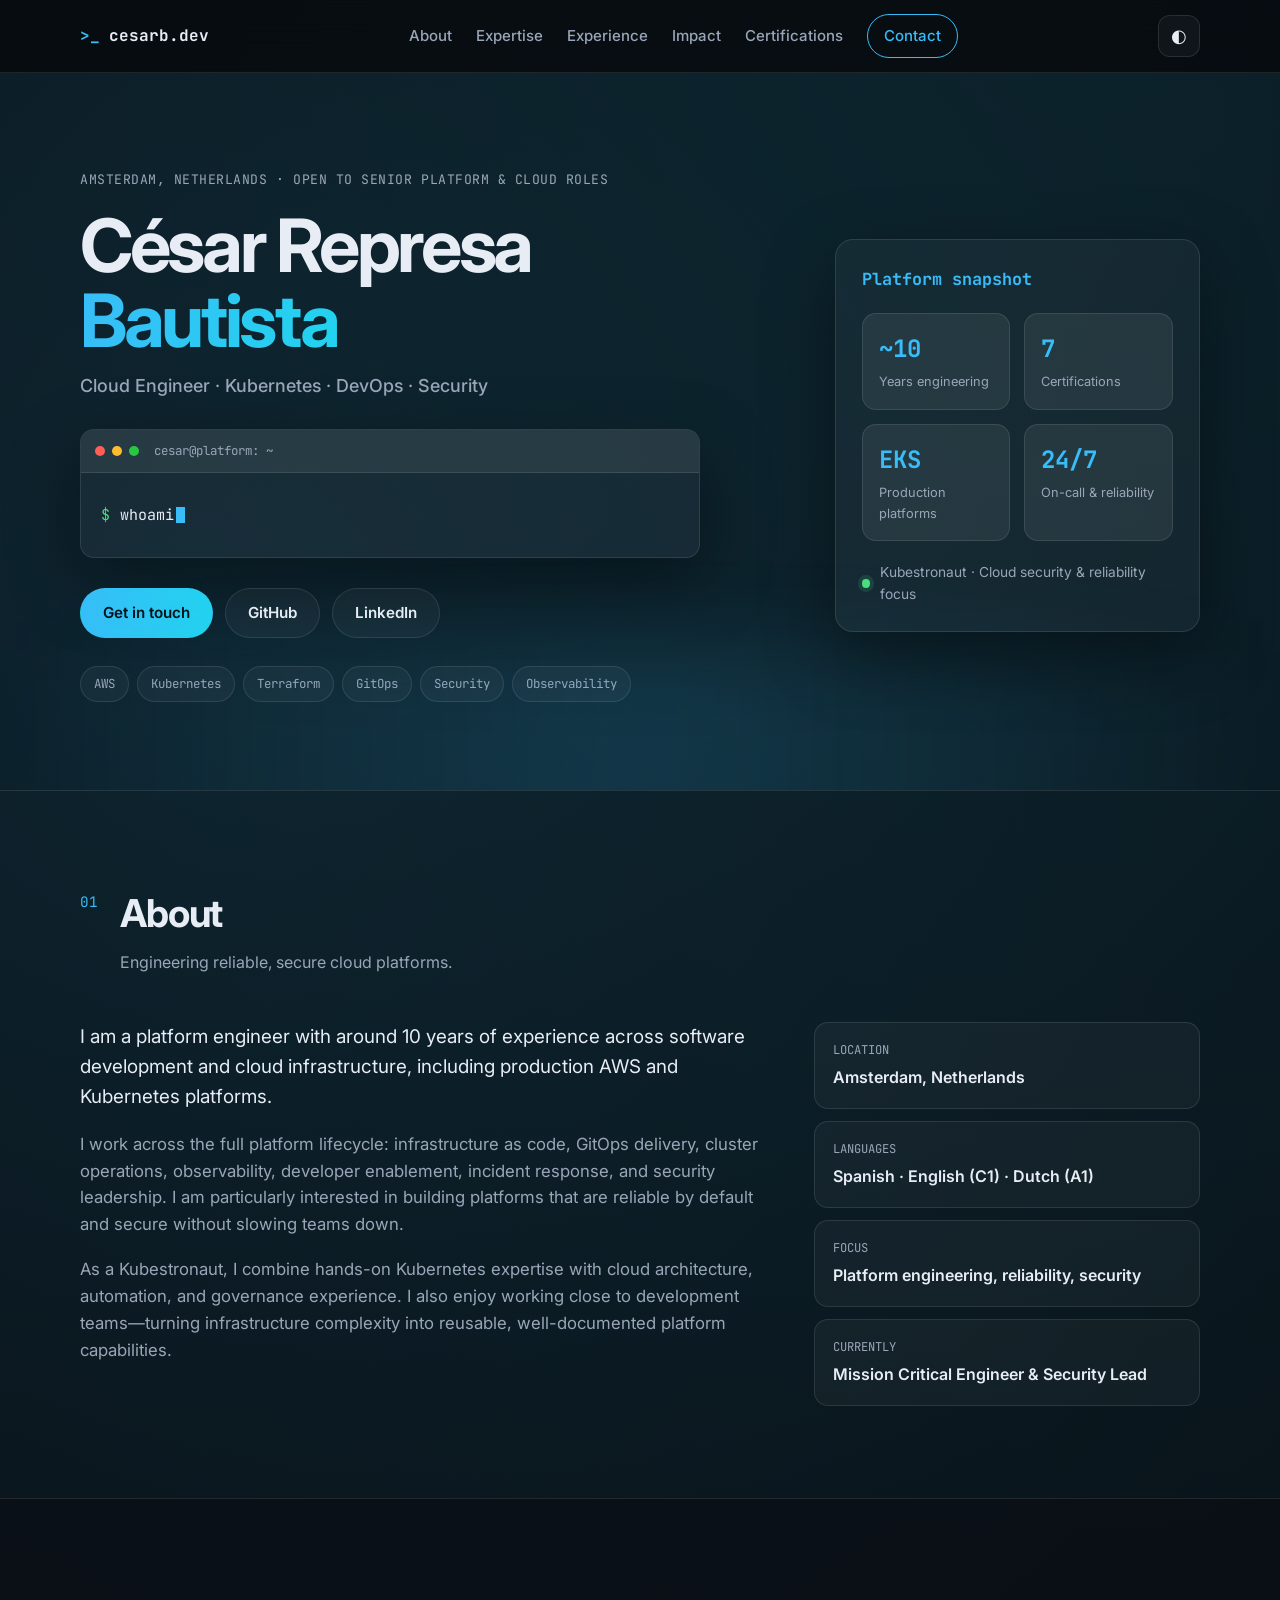
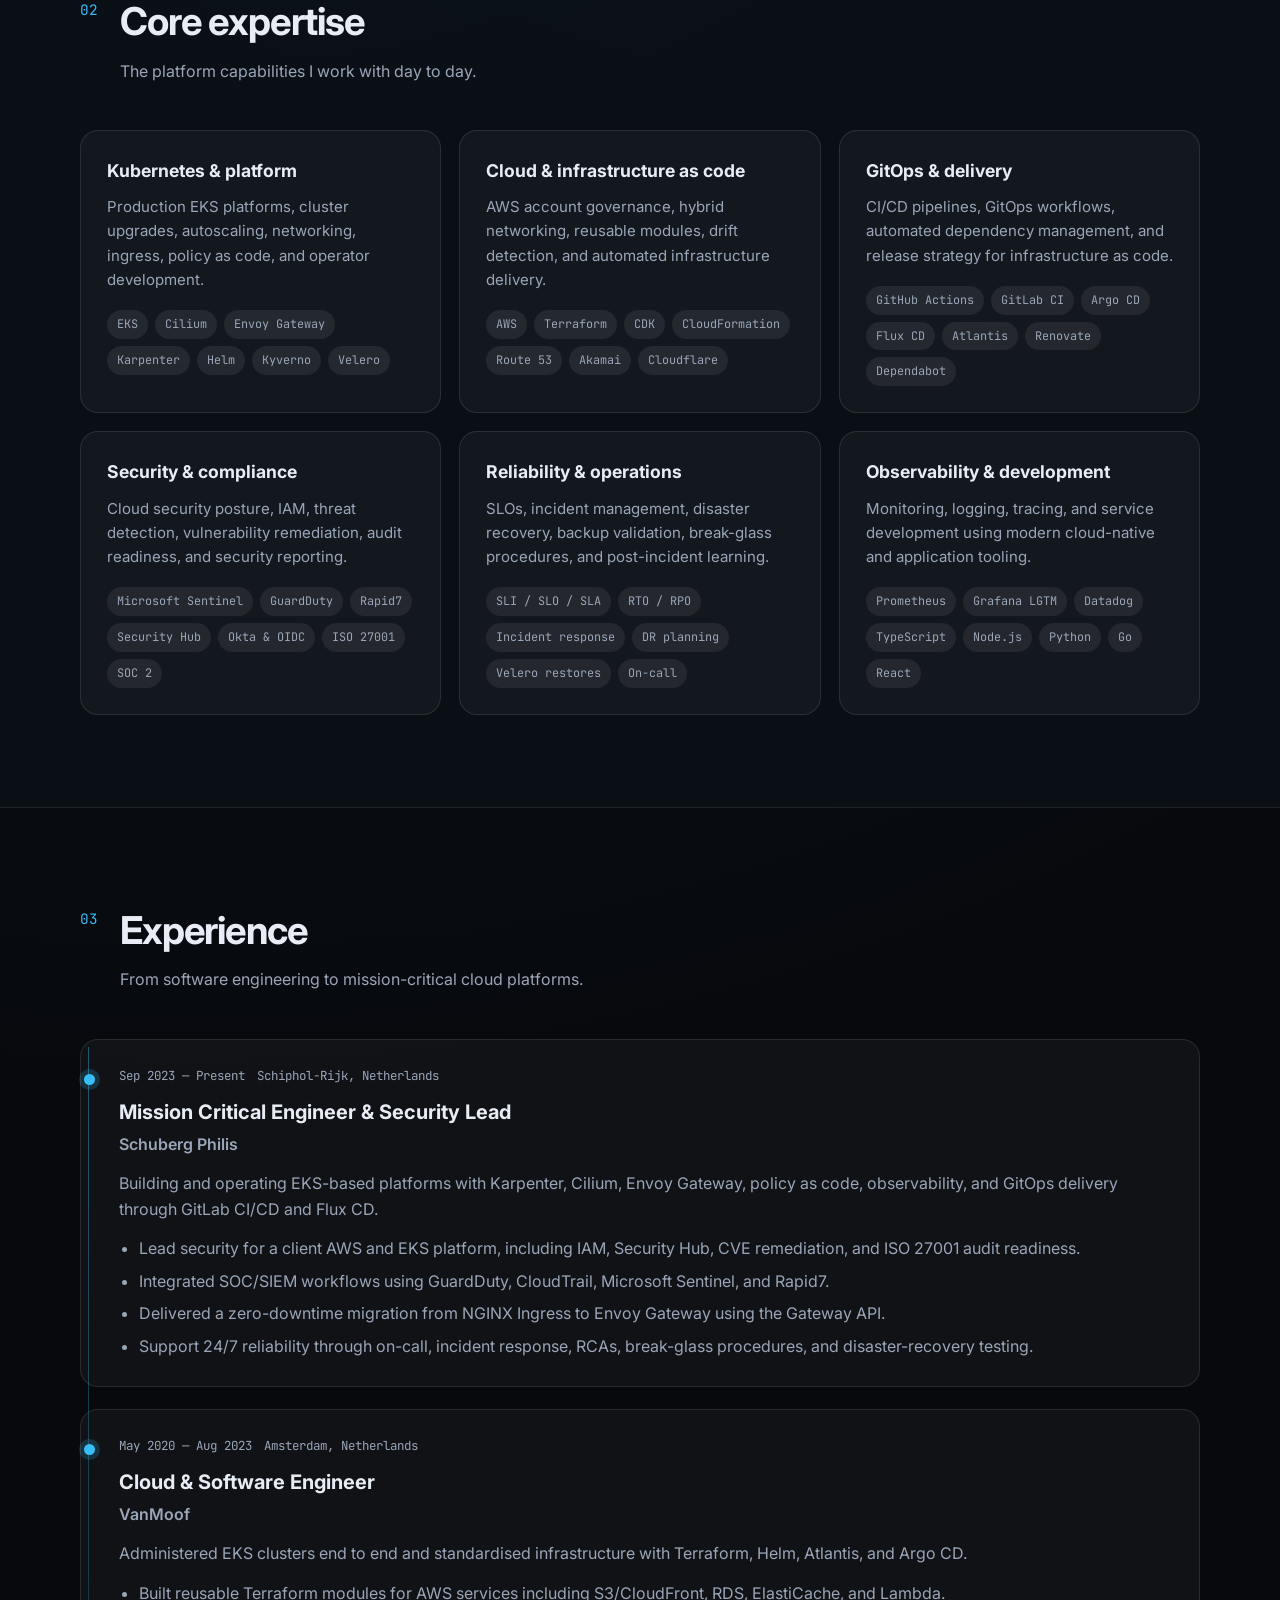
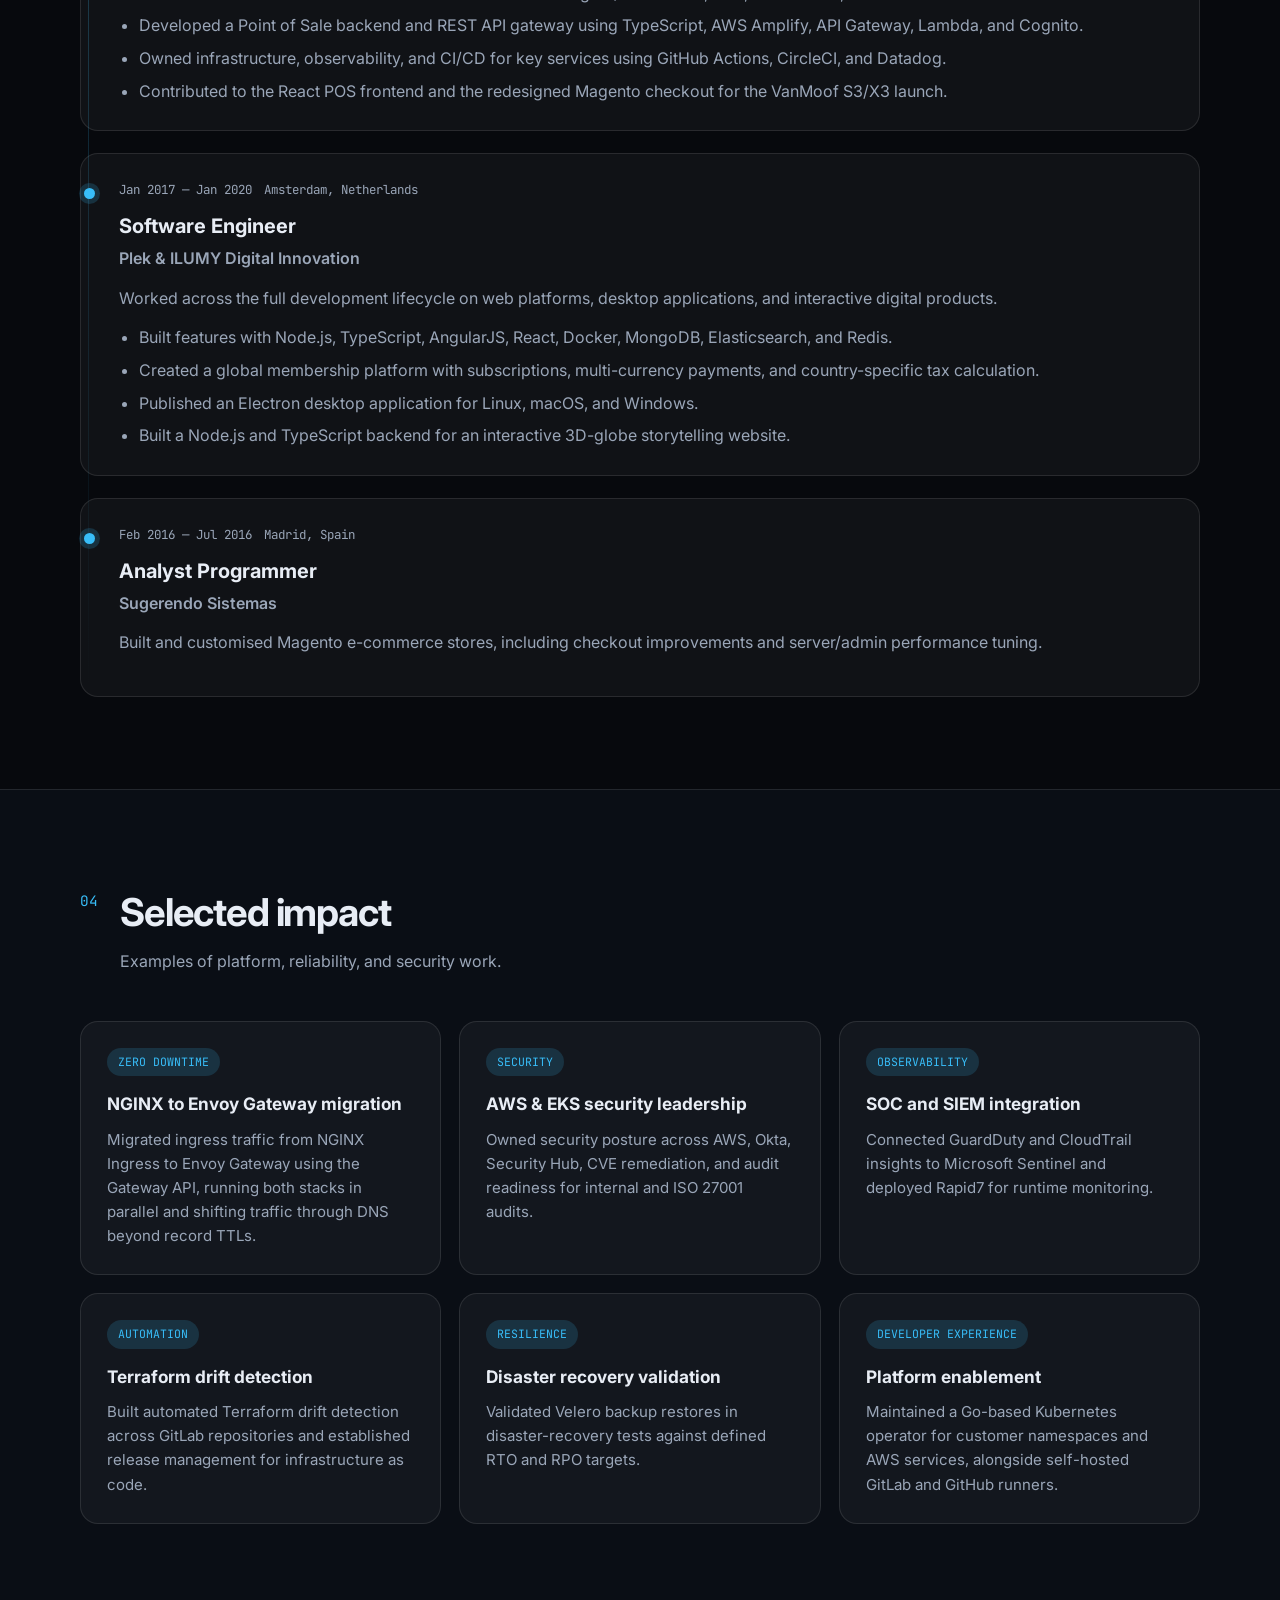
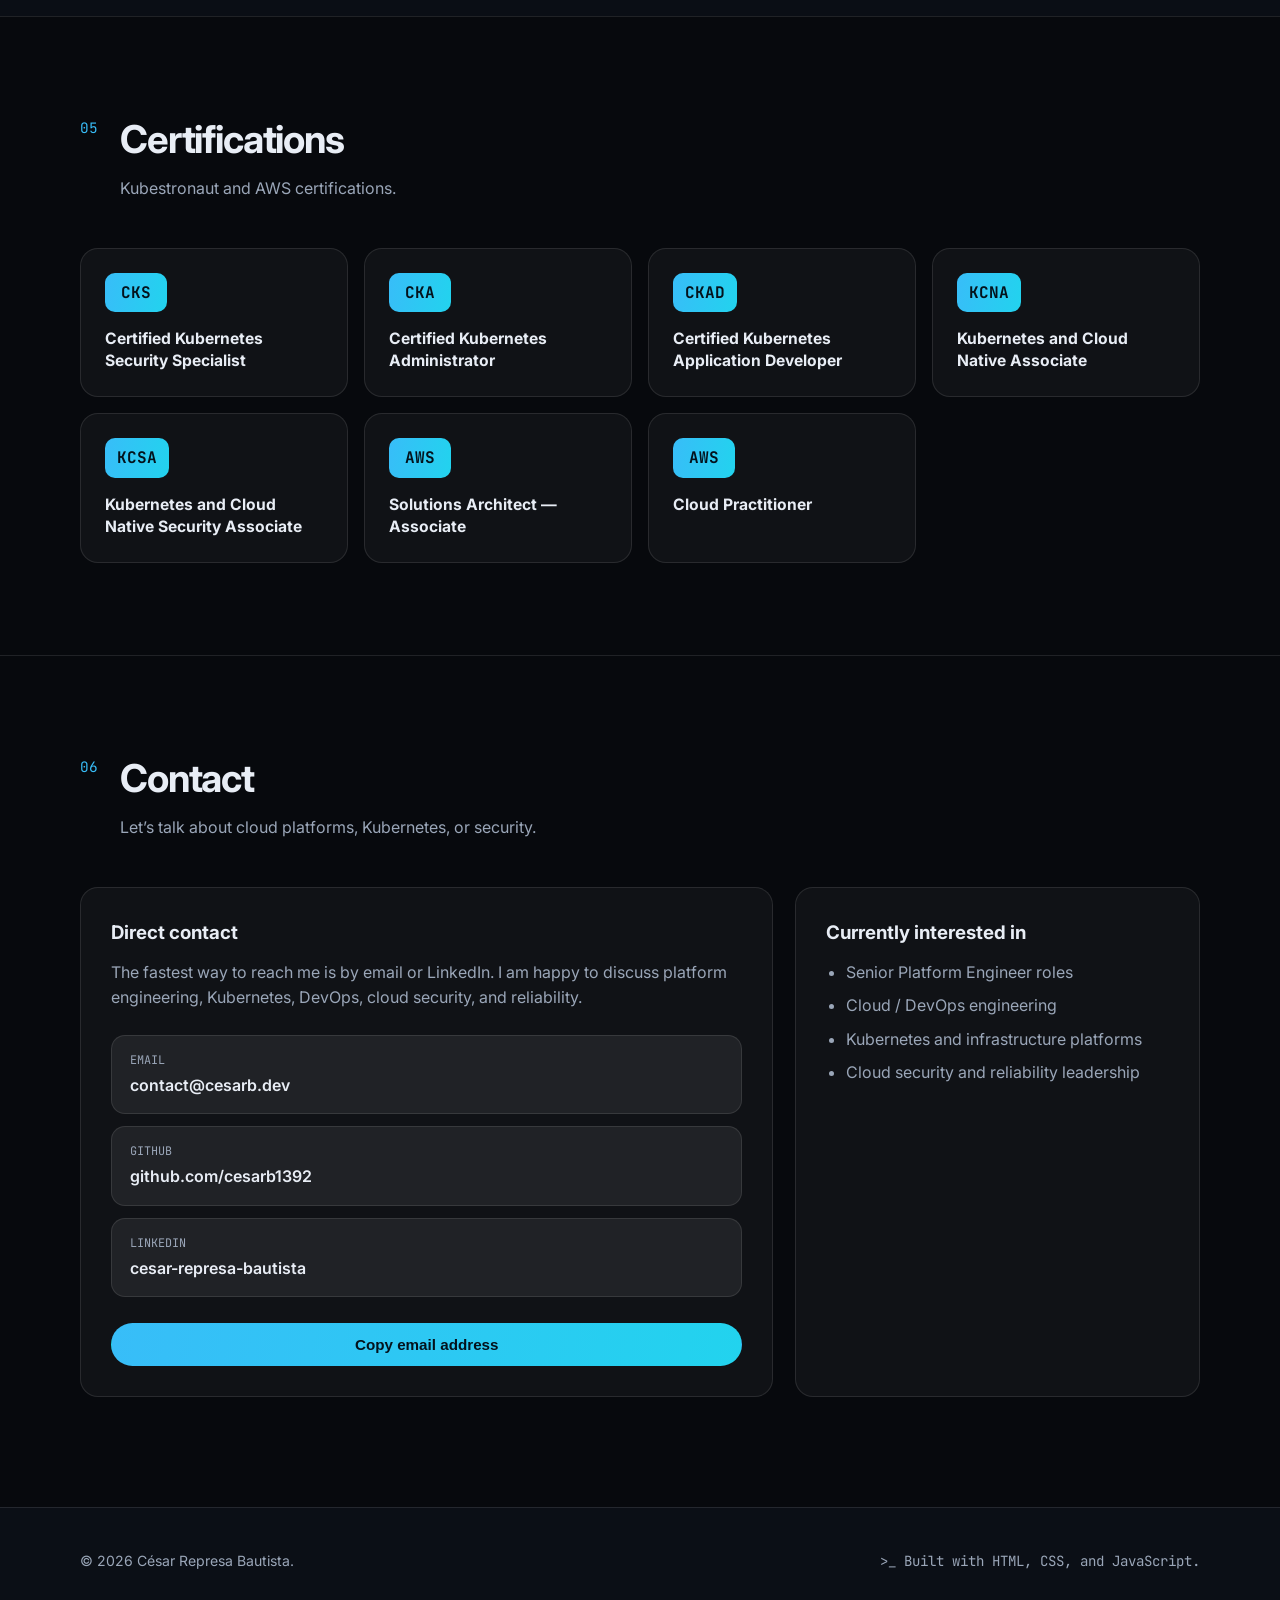
==== index.html @ d89cd2dd "Add files via upload" ====
<!DOCTYPE html>
<html lang="en">
<head>
  <meta charset="UTF-8" />
  <meta name="viewport" content="width=device-width, initial-scale=1.0" />
  <title>César Represa Bautista — Cloud Engineer · Kubernetes · DevOps · Security</title>
  <meta
    name="description"
    content="César Represa Bautista is a platform engineer specialising in AWS, Kubernetes, Terraform, GitOps, reliability, and cloud security."
  />
  <link rel="preconnect" href="https://fonts.googleapis.com" />
  <link rel="preconnect" href="https://fonts.gstatic.com" crossorigin />
  <link
    href="https://fonts.googleapis.com/css2?family=Inter:wght@400;500;600;700&family=JetBrains+Mono:wght@400;500;700&display=swap"
    rel="stylesheet"
  />
  <link rel="stylesheet" href="style.css" />
</head>
<body>
  <a class="skip-link" href="#main">Skip to content</a>

  <header class="site-header">
    <div class="container header-inner">
      <a href="#hero" class="brand">
        <span class="brand-prompt">&gt;_</span>
        cesarb.dev
      </a>

      <nav class="site-nav" id="site-nav" aria-label="Main navigation">
        <a href="#about">About</a>
        <a href="#expertise">Expertise</a>
        <a href="#experience">Experience</a>
        <a href="#achievements">Impact</a>
        <a href="#certifications">Certifications</a>
        <a href="#contact" class="nav-cta">Contact</a>
      </nav>

      <div class="header-actions">
        <button
          class="theme-toggle"
          id="theme-toggle"
          aria-label="Toggle dark and light theme"
          aria-pressed="true"
        >
          <span class="theme-icon" aria-hidden="true">◐</span>
        </button>

        <button
          class="menu-toggle"
          id="menu-toggle"
          aria-label="Toggle navigation menu"
          aria-expanded="false"
          aria-controls="site-nav"
        >
          <span></span>
          <span></span>
          <span></span>
        </button>
      </div>
    </div>
  </header>

  <main id="main">
    <section class="hero" id="hero">
      <div class="container hero-grid">
        <div class="hero-content">
          <p class="eyebrow">Amsterdam, Netherlands · Open to senior platform & cloud roles</p>

          <h1>
            César Represa<br />
            <span class="gradient-text">Bautista</span>
          </h1>

          <p class="hero-role">
            Cloud Engineer · Kubernetes · DevOps · Security
          </p>

          <div class="terminal" aria-label="Introduction">
            <div class="terminal-bar">
              <span></span><span></span><span></span>
              <span class="terminal-title">cesar@platform: ~</span>
            </div>
            <div class="terminal-body">
              <p>
                <span class="prompt">$</span>
                <span id="typed-text"></span><span class="cursor" aria-hidden="true"></span>
              </p>
            </div>
          </div>

          <div class="hero-actions">
            <a class="btn btn-primary" href="#contact">Get in touch</a>
            <a
              class="btn btn-ghost"
              href="https://github.com/cesarb1392"
              target="_blank"
              rel="noopener noreferrer"
            >
              GitHub
            </a>
            <a
              class="btn btn-ghost"
              href="https://www.linkedin.com/in/cesar-represa-bautista"
              target="_blank"
              rel="noopener noreferrer"
            >
              LinkedIn
            </a>
          </div>

          <ul class="hero-badges" aria-label="Core technologies">
            <li>AWS</li>
            <li>Kubernetes</li>
            <li>Terraform</li>
            <li>GitOps</li>
            <li>Security</li>
            <li>Observability</li>
          </ul>
        </div>

        <aside class="hero-panel" aria-label="Professional snapshot">
          <div class="panel-card">
            <h2>Platform snapshot</h2>

            <div class="stat-grid">
              <div class="stat">
                <span class="stat-value">~10</span>
                <span class="stat-label">Years engineering</span>
              </div>
              <div class="stat">
                <span class="stat-value">7</span>
                <span class="stat-label">Certifications</span>
              </div>
              <div class="stat">
                <span class="stat-value">EKS</span>
                <span class="stat-label">Production platforms</span>
              </div>
              <div class="stat">
                <span class="stat-value">24/7</span>
                <span class="stat-label">On-call & reliability</span>
              </div>
            </div>

            <div class="status-row">
              <span class="status-dot" aria-hidden="true"></span>
              <span>Kubestronaut · Cloud security & reliability focus</span>
            </div>
          </div>
        </aside>
      </div>
    </section>

    <section class="section" id="about">
      <div class="container">
        <div class="section-heading">
          <span class="section-index">01</span>
          <div>
            <h2>About</h2>
            <p>Engineering reliable, secure cloud platforms.</p>
          </div>
        </div>

        <div class="about-grid">
          <div class="about-text reveal">
            <p>
              I am a platform engineer with around 10 years of experience across software
              development and cloud infrastructure, including production AWS and Kubernetes
              platforms.
            </p>
            <p>
              I work across the full platform lifecycle: infrastructure as code, GitOps delivery,
              cluster operations, observability, developer enablement, incident response, and
              security leadership. I am particularly interested in building platforms that are
              reliable by default and secure without slowing teams down.
            </p>
            <p>
              As a Kubestronaut, I combine hands-on Kubernetes expertise with cloud architecture,
              automation, and governance experience. I also enjoy working close to development
              teams—turning infrastructure complexity into reusable, well-documented platform
              capabilities.
            </p>
          </div>

          <div class="about-facts reveal">
            <div class="fact">
              <span>Location</span>
              <strong>Amsterdam, Netherlands</strong>
            </div>
            <div class="fact">
              <span>Languages</span>
              <strong>Spanish · English (C1) · Dutch (A1)</strong>
            </div>
            <div class="fact">
              <span>Focus</span>
              <strong>Platform engineering, reliability, security</strong>
            </div>
            <div class="fact">
              <span>Currently</span>
              <strong>Mission Critical Engineer & Security Lead</strong>
            </div>
          </div>
        </div>
      </div>
    </section>

    <section class="section section-alt" id="expertise">
      <div class="container">
        <div class="section-heading">
          <span class="section-index">02</span>
          <div>
            <h2>Core expertise</h2>
            <p>The platform capabilities I work with day to day.</p>
          </div>
        </div>

        <div class="capability-grid">
          <article class="capability-card reveal">
            <h3>Kubernetes & platform</h3>
            <p>
              Production EKS platforms, cluster upgrades, autoscaling, networking, ingress,
              policy as code, and operator development.
            </p>
            <ul>
              <li>EKS</li>
              <li>Cilium</li>
              <li>Envoy Gateway</li>
              <li>Karpenter</li>
              <li>Helm</li>
              <li>Kyverno</li>
              <li>Velero</li>
            </ul>
          </article>

          <article class="capability-card reveal">
            <h3>Cloud & infrastructure as code</h3>
            <p>
              AWS account governance, hybrid networking, reusable modules, drift detection, and
              automated infrastructure delivery.
            </p>
            <ul>
              <li>AWS</li>
              <li>Terraform</li>
              <li>CDK</li>
              <li>CloudFormation</li>
              <li>Route 53</li>
              <li>Akamai</li>
              <li>Cloudflare</li>
            </ul>
          </article>

          <article class="capability-card reveal">
            <h3>GitOps & delivery</h3>
            <p>
              CI/CD pipelines, GitOps workflows, automated dependency management, and release
              strategy for infrastructure as code.
            </p>
            <ul>
              <li>GitHub Actions</li>
              <li>GitLab CI</li>
              <li>Argo CD</li>
              <li>Flux CD</li>
              <li>Atlantis</li>
              <li>Renovate</li>
              <li>Dependabot</li>
            </ul>
          </article>

          <article class="capability-card reveal">
            <h3>Security & compliance</h3>
            <p>
              Cloud security posture, IAM, threat detection, vulnerability remediation, audit
              readiness, and security reporting.
            </p>
            <ul>
              <li>Microsoft Sentinel</li>
              <li>GuardDuty</li>
              <li>Rapid7</li>
              <li>Security Hub</li>
              <li>Okta & OIDC</li>
              <li>ISO 27001</li>
              <li>SOC 2</li>
            </ul>
          </article>

          <article class="capability-card reveal">
            <h3>Reliability & operations</h3>
            <p>
              SLOs, incident management, disaster recovery, backup validation, break-glass
              procedures, and post-incident learning.
            </p>
            <ul>
              <li>SLI / SLO / SLA</li>
              <li>RTO / RPO</li>
              <li>Incident response</li>
              <li>DR planning</li>
              <li>Velero restores</li>
              <li>On-call</li>
            </ul>
          </article>

          <article class="capability-card reveal">
            <h3>Observability & development</h3>
            <p>
              Monitoring, logging, tracing, and service development using modern cloud-native and
              application tooling.
            </p>
            <ul>
              <li>Prometheus</li>
              <li>Grafana LGTM</li>
              <li>Datadog</li>
              <li>TypeScript</li>
              <li>Node.js</li>
              <li>Python</li>
              <li>Go</li>
              <li>React</li>
            </ul>
          </article>
        </div>
      </div>
    </section>

    <section class="section" id="experience">
      <div class="container">
        <div class="section-heading">
          <span class="section-index">03</span>
          <div>
            <h2>Experience</h2>
            <p>From software engineering to mission-critical cloud platforms.</p>
          </div>
        </div>

        <div class="timeline">
          <article class="timeline-item reveal">
            <div class="timeline-meta">
              <span class="timeline-date">Sep 2023 — Present</span>
              <span class="timeline-location">Schiphol-Rijk, Netherlands</span>
            </div>
            <h3>Mission Critical Engineer & Security Lead</h3>
            <p class="company">Schuberg Philis</p>
            <p>
              Building and operating EKS-based platforms with Karpenter, Cilium, Envoy Gateway,
              policy as code, observability, and GitOps delivery through GitLab CI/CD and Flux CD.
            </p>
            <ul>
              <li>
                Lead security for a client AWS and EKS platform, including IAM, Security Hub,
                CVE remediation, and ISO 27001 audit readiness.
              </li>
              <li>
                Integrated SOC/SIEM workflows using GuardDuty, CloudTrail, Microsoft Sentinel, and
                Rapid7.
              </li>
              <li>
                Delivered a zero-downtime migration from NGINX Ingress to Envoy Gateway using the
                Gateway API.
              </li>
              <li>
                Support 24/7 reliability through on-call, incident response, RCAs, break-glass
                procedures, and disaster-recovery testing.
              </li>
            </ul>
          </article>

          <article class="timeline-item reveal">
            <div class="timeline-meta">
              <span class="timeline-date">May 2020 — Aug 2023</span>
              <span class="timeline-location">Amsterdam, Netherlands</span>
            </div>
            <h3>Cloud & Software Engineer</h3>
            <p class="company">VanMoof</p>
            <p>
              Administered EKS clusters end to end and standardised infrastructure with Terraform,
              Helm, Atlantis, and Argo CD.
            </p>
            <ul>
              <li>
                Built reusable Terraform modules for AWS services including S3/CloudFront, RDS,
                ElastiCache, and Lambda.
              </li>
              <li>
                Developed a Point of Sale backend and REST API gateway using TypeScript, AWS
                Amplify, API Gateway, Lambda, and Cognito.
              </li>
              <li>
                Owned infrastructure, observability, and CI/CD for key services using GitHub
                Actions, CircleCI, and Datadog.
              </li>
              <li>
                Contributed to the React POS frontend and the redesigned Magento checkout for the
                VanMoof S3/X3 launch.
              </li>
            </ul>
          </article>

          <article class="timeline-item reveal">
            <div class="timeline-meta">
              <span class="timeline-date">Jan 2017 — Jan 2020</span>
              <span class="timeline-location">Amsterdam, Netherlands</span>
            </div>
            <h3>Software Engineer</h3>
            <p class="company">Plek & ILUMY Digital Innovation</p>
            <p>
              Worked across the full development lifecycle on web platforms, desktop applications,
              and interactive digital products.
            </p>
            <ul>
              <li>
                Built features with Node.js, TypeScript, AngularJS, React, Docker, MongoDB,
                Elasticsearch, and Redis.
              </li>
              <li>
                Created a global membership platform with subscriptions, multi-currency payments,
                and country-specific tax calculation.
              </li>
              <li>
                Published an Electron desktop application for Linux, macOS, and Windows.
              </li>
              <li>
                Built a Node.js and TypeScript backend for an interactive 3D-globe storytelling
                website.
              </li>
            </ul>
          </article>

          <article class="timeline-item reveal">
            <div class="timeline-meta">
              <span class="timeline-date">Feb 2016 — Jul 2016</span>
              <span class="timeline-location">Madrid, Spain</span>
            </div>
            <h3>Analyst Programmer</h3>
            <p class="company">Sugerendo Sistemas</p>
            <p>
              Built and customised Magento e-commerce stores, including checkout improvements and
              server/admin performance tuning.
            </p>
          </article>
        </div>
      </div>
    </section>

    <section class="section section-alt" id="achievements">
      <div class="container">
        <div class="section-heading">
          <span class="section-index">04</span>
          <div>
            <h2>Selected impact</h2>
            <p>Examples of platform, reliability, and security work.</p>
          </div>
        </div>

        <div class="impact-grid">
          <article class="impact-card reveal">
            <span class="impact-tag">Zero downtime</span>
            <h3>NGINX to Envoy Gateway migration</h3>
            <p>
              Migrated ingress traffic from NGINX Ingress to Envoy Gateway using the Gateway API,
              running both stacks in parallel and shifting traffic through DNS beyond record TTLs.
            </p>
          </article>

          <article class="impact-card reveal">
            <span class="impact-tag">Security</span>
            <h3>AWS & EKS security leadership</h3>
            <p>
              Owned security posture across AWS, Okta, Security Hub, CVE remediation, and audit
              readiness for internal and ISO 27001 audits.
            </p>
          </article>

          <article class="impact-card reveal">
            <span class="impact-tag">Observability</span>
            <h3>SOC and SIEM integration</h3>
            <p>
              Connected GuardDuty and CloudTrail insights to Microsoft Sentinel and deployed
              Rapid7 for runtime monitoring.
            </p>
          </article>

          <article class="impact-card reveal">
            <span class="impact-tag">Automation</span>
            <h3>Terraform drift detection</h3>
            <p>
              Built automated Terraform drift detection across GitLab repositories and established
              release management for infrastructure as code.
            </p>
          </article>

          <article class="impact-card reveal">
            <span class="impact-tag">Resilience</span>
            <h3>Disaster recovery validation</h3>
            <p>
              Validated Velero backup restores in disaster-recovery tests against defined RTO and
              RPO targets.
            </p>
          </article>

          <article class="impact-card reveal">
            <span class="impact-tag">Developer experience</span>
            <h3>Platform enablement</h3>
            <p>
              Maintained a Go-based Kubernetes operator for customer namespaces and AWS services,
              alongside self-hosted GitLab and GitHub runners.
            </p>
          </article>
        </div>
      </div>
    </section>

    <section class="section" id="certifications">
      <div class="container">
        <div class="section-heading">
          <span class="section-index">05</span>
          <div>
            <h2>Certifications</h2>
            <p>Kubestronaut and AWS certifications.</p>
          </div>
        </div>

        <div class="cert-grid">
          <div class="cert-card reveal">
            <span class="cert-badge">CKS</span>
            <h3>Certified Kubernetes Security Specialist</h3>
          </div>
          <div class="cert-card reveal">
            <span class="cert-badge">CKA</span>
            <h3>Certified Kubernetes Administrator</h3>
          </div>
          <div class="cert-card reveal">
            <span class="cert-badge">CKAD</span>
            <h3>Certified Kubernetes Application Developer</h3>
          </div>
          <div class="cert-card reveal">
            <span class="cert-badge">KCNA</span>
            <h3>Kubernetes and Cloud Native Associate</h3>
          </div>
          <div class="cert-card reveal">
            <span class="cert-badge">KCSA</span>
            <h3>Kubernetes and Cloud Native Security Associate</h3>
          </div>
          <div class="cert-card reveal">
            <span class="cert-badge">AWS</span>
            <h3>Solutions Architect — Associate</h3>
          </div>
          <div class="cert-card reveal">
            <span class="cert-badge">AWS</span>
            <h3>Cloud Practitioner</h3>
          </div>
        </div>
      </div>
    </section>

    <section class="section contact-section" id="contact">
      <div class="container">
        <div class="section-heading">
          <span class="section-index">06</span>
          <div>
            <h2>Contact</h2>
            <p>Let’s talk about cloud platforms, Kubernetes, or security.</p>
          </div>
        </div>

        <div class="contact-grid">
          <div class="contact-card reveal">
            <h3>Direct contact</h3>
            <p>
              The fastest way to reach me is by email or LinkedIn. I am happy to discuss platform
              engineering, Kubernetes, DevOps, cloud security, and reliability.
            </p>

            <a class="contact-link" href="mailto:contact@cesarb.dev">
              <span>Email</span>
              <strong>contact@cesarb.dev</strong>
            </a>

            <a
              class="contact-link"
              href="https://github.com/cesarb1392"
              target="_blank"
              rel="noopener noreferrer"
            >
              <span>GitHub</span>
              <strong>github.com/cesarb1392</strong>
            </a>

            <a
              class="contact-link"
              href="https://www.linkedin.com/in/cesar-represa-bautista"
              target="_blank"
              rel="noopener noreferrer"
            >
              <span>LinkedIn</span>
              <strong>cesar-represa-bautista</strong>
            </a>

            <button class="btn btn-primary copy-email" data-email="contact@cesarb.dev">
              Copy email address
            </button>
          </div>

          <div class="contact-note reveal">
            <h3>Currently interested in</h3>
            <ul>
              <li>Senior Platform Engineer roles</li>
              <li>Cloud / DevOps engineering</li>
              <li>Kubernetes and infrastructure platforms</li>
              <li>Cloud security and reliability leadership</li>
            </ul>
          </div>
        </div>
      </div>
    </section>
  </main>

  <footer class="site-footer">
    <div class="container footer-inner">
      <p>© <span id="year"></span> César Represa Bautista.</p>
      <p class="footer-terminal">&gt;_ Built with HTML, CSS, and JavaScript.</p>
    </div>
  </footer>

  <script src="script.js"></script>
</body>
</html>
---- style.css ----
:root {
  --bg: #07090d;
  --bg-alt: #0b0f16;
  --surface: rgba(255, 255, 255, 0.04);
  --surface-strong: rgba(255, 255, 255, 0.07);
  --border: rgba(255, 255, 255, 0.1);
  --text: #e8edf5;
  --muted: #9aa6b8;
  --accent: #38bdf8;
  --accent-2: #22d3ee;
  --success: #4ade80;
  --shadow: 0 24px 70px rgba(0, 0, 0, 0.38);
  --radius: 18px;
  --font-sans: "Inter", system-ui, -apple-system, BlinkMacSystemFont, sans-serif;
  --font-mono: "JetBrains Mono", ui-monospace, SFMono-Regular, Menlo, monospace;
}

html.light {
  --bg: #f6f8fb;
  --bg-alt: #ffffff;
  --surface: #ffffff;
  --surface-strong: #f0f4f9;
  --border: #dbe3ec;
  --text: #101828;
  --muted: #5b6675;
  --accent: #0284c7;
  --accent-2: #0891b2;
  --success: #16a34a;
  --shadow: 0 20px 50px rgba(15, 23, 42, 0.08);
}

* {
  box-sizing: border-box;
}

html {
  scroll-behavior: smooth;
}

body {
  margin: 0;
  background:
    radial-gradient(circle at 15% 10%, rgba(56, 189, 248, 0.12), transparent 35%),
    radial-gradient(circle at 85% 0%, rgba(34, 211, 238, 0.08), transparent 30%),
    var(--bg);
  color: var(--text);
  font-family: var(--font-sans);
  line-height: 1.6;
  -webkit-font-smoothing: antialiased;
}

html.light body {
  background:
    radial-gradient(circle at 15% 10%, rgba(2, 132, 199, 0.07), transparent 35%),
    radial-gradient(circle at 85% 0%, rgba(8, 145, 178, 0.05), transparent 30%),
    var(--bg);
}

.container {
  width: min(1120px, calc(100% - 40px));
  margin-inline: auto;
}

.skip-link {
  position: absolute;
  left: -9999px;
  z-index: 100;
  padding: 12px 18px;
  background: var(--accent);
  color: #04121c;
  border-radius: 8px;
}

.skip-link:focus {
  left: 20px;
  top: 20px;
}

/* Header */

.site-header {
  position: sticky;
  top: 0;
  z-index: 50;
  backdrop-filter: blur(16px);
  background: color-mix(in srgb, var(--bg) 82%, transparent);
  border-bottom: 1px solid var(--border);
}

.header-inner {
  display: flex;
  align-items: center;
  justify-content: space-between;
  gap: 20px;
  min-height: 72px;
}

.brand {
  display: inline-flex;
  align-items: center;
  gap: 9px;
  color: var(--text);
  font-family: var(--font-mono);
  font-weight: 700;
  text-decoration: none;
}

.brand-prompt {
  color: var(--accent);
}

.site-nav {
  display: flex;
  align-items: center;
  gap: 24px;
}

.site-nav a {
  color: var(--muted);
  text-decoration: none;
  font-size: 0.94rem;
  font-weight: 500;
  transition: color 0.2s ease;
}

.site-nav a:hover,
.site-nav a:focus-visible {
  color: var(--text);
}

.nav-cta {
  padding: 9px 16px;
  border: 1px solid var(--accent);
  border-radius: 999px;
  color: var(--accent) !important;
}

.header-actions {
  display: flex;
  align-items: center;
  gap: 10px;
}

.theme-toggle,
.menu-toggle {
  display: inline-flex;
  align-items: center;
  justify-content: center;
  width: 42px;
  height: 42px;
  border: 1px solid var(--border);
  border-radius: 12px;
  background: var(--surface);
  color: var(--text);
  cursor: pointer;
  transition: border-color 0.2s ease, transform 0.2s ease;
}

.theme-toggle:hover,
.menu-toggle:hover {
  border-color: var(--accent);
  transform: translateY(-1px);
}

.theme-icon {
  font-size: 1.1rem;
}

.menu-toggle {
  display: none;
  flex-direction: column;
  gap: 5px;
}

.menu-toggle span {
  display: block;
  width: 18px;
  height: 2px;
  background: currentColor;
  border-radius: 2px;
}

/* Hero */

.hero {
  position: relative;
  padding: 96px 0 88px;
  overflow: hidden;
}

.hero::after {
  content: "";
  position: absolute;
  inset: auto 0 -180px 0;
  height: 320px;
  background: linear-gradient(90deg, transparent, rgba(56, 189, 248, 0.14), transparent);
  filter: blur(45px);
  pointer-events: none;
}

.hero-grid {
  display: grid;
  grid-template-columns: minmax(0, 1.45fr) minmax(280px, 0.75fr);
  gap: 48px;
  align-items: center;
}

.eyebrow {
  margin: 0 0 18px;
  color: var(--muted);
  font-family: var(--font-mono);
  font-size: 0.82rem;
  letter-spacing: 0.04em;
  text-transform: uppercase;
}

h1 {
  margin: 0 0 14px;
  font-size: clamp(2.7rem, 6vw, 4.6rem);
  line-height: 1.02;
  letter-spacing: -0.045em;
}

.gradient-text {
  background: linear-gradient(100deg, var(--accent), var(--accent-2));
  -webkit-background-clip: text;
  background-clip: text;
  color: transparent;
}

.hero-role {
  margin: 0 0 28px;
  color: var(--muted);
  font-size: 1.12rem;
  font-weight: 500;
}

.terminal {
  max-width: 620px;
  margin-bottom: 30px;
  overflow: hidden;
  border: 1px solid var(--border);
  border-radius: 14px;
  background: var(--surface);
  box-shadow: var(--shadow);
}

.terminal-bar {
  display: flex;
  align-items: center;
  gap: 7px;
  padding: 11px 14px;
  border-bottom: 1px solid var(--border);
  background: var(--surface-strong);
}

.terminal-bar span:first-child,
.terminal-bar span:nth-child(2),
.terminal-bar span:nth-child(3) {
  width: 10px;
  height: 10px;
  border-radius: 50%;
  background: #ff5f57;
}

.terminal-bar span:nth-child(2) {
  background: #febc2e;
}

.terminal-bar span:nth-child(3) {
  background: #28c840;
}

.terminal-title {
  margin-left: 8px;
  color: var(--muted);
  font-family: var(--font-mono);
  font-size: 0.78rem;
}

.terminal-body {
  display: flex;
  align-items: center;
  min-height: 84px;
  padding: 20px;
  font-family: var(--font-mono);
  font-size: 0.94rem;
}

.terminal-body p {
  display: flex;
  align-items: center;
  margin: 0;
  width: 100%;
  white-space: normal;
  word-break: break-word;
}

.prompt {
  flex-shrink: 0;
  margin-right: 10px;
  color: var(--success);
}

.cursor {
  display: inline-block;
  width: 9px;
  height: 1.05em;
  margin-left: 2px;
  background: var(--accent);
  animation: blink 1s steps(2, start) infinite;
}

@keyframes blink {
  to {
    visibility: hidden;
  }
}

.hero-actions {
  display: flex;
  flex-wrap: wrap;
  gap: 12px;
  margin-bottom: 28px;
}

.btn {
  display: inline-flex;
  align-items: center;
  justify-content: center;
  padding: 12px 22px;
  border-radius: 999px;
  border: 1px solid transparent;
  font-weight: 600;
  font-size: 0.95rem;
  text-decoration: none;
  cursor: pointer;
  transition: transform 0.2s ease, border-color 0.2s ease, background 0.2s ease;
}

.btn:hover {
  transform: translateY(-2px);
}

.btn-primary {
  background: linear-gradient(100deg, var(--accent), var(--accent-2));
  color: #04121c;
}

.btn-ghost {
  border-color: var(--border);
  background: var(--surface);
  color: var(--text);
}

.btn-ghost:hover {
  border-color: var(--accent);
}

.hero-badges {
  display: flex;
  flex-wrap: wrap;
  gap: 8px;
  margin: 0;
  padding: 0;
  list-style: none;
}

.hero-badges li {
  padding: 7px 13px;
  border: 1px solid var(--border);
  border-radius: 999px;
  background: var(--surface);
  color: var(--muted);
  font-family: var(--font-mono);
  font-size: 0.78rem;
}

.hero-panel {
  position: relative;
  z-index: 1;
}

.panel-card {
  padding: 26px;
  border: 1px solid var(--border);
  border-radius: var(--radius);
  background: var(--surface);
  box-shadow: var(--shadow);
}

.panel-card h2 {
  margin: 0 0 20px;
  font-size: 1.05rem;
  font-family: var(--font-mono);
  color: var(--accent);
}

.stat-grid {
  display: grid;
  grid-template-columns: repeat(2, minmax(0, 1fr));
  gap: 14px;
}

.stat {
  padding: 16px;
  border: 1px solid var(--border);
  border-radius: 14px;
  background: var(--surface-strong);
}

.stat-value {
  display: block;
  color: var(--accent);
  font-family: var(--font-mono);
  font-size: 1.5rem;
  font-weight: 700;
}

.stat-label {
  display: block;
  margin-top: 4px;
  color: var(--muted);
  font-size: 0.8rem;
}

.status-row {
  display: flex;
  align-items: center;
  gap: 10px;
  margin-top: 20px;
  color: var(--muted);
  font-size: 0.86rem;
}

.status-dot {
  width: 9px;
  height: 9px;
  border-radius: 50%;
  background: var(--success);
  box-shadow: 0 0 0 4px rgba(74, 222, 128, 0.14);
}

/* Sections */

.section {
  padding: 92px 0;
  border-top: 1px solid var(--border);
}

.section-alt {
  background: color-mix(in srgb, var(--bg-alt) 88%, transparent);
}

.section-heading {
  display: flex;
  gap: 22px;
  align-items: flex-start;
  margin-bottom: 46px;
}

.section-index {
  color: var(--accent);
  font-family: var(--font-mono);
  font-size: 0.9rem;
  padding-top: 7px;
}

.section-heading h2 {
  margin: 0 0 6px;
  font-size: clamp(1.8rem, 3.4vw, 2.4rem);
  letter-spacing: -0.03em;
}

.section-heading p {
  margin: 0;
  color: var(--muted);
}

/* About */

.about-grid {
  display: grid;
  grid-template-columns: minmax(0, 1.35fr) minmax(280px, 0.75fr);
  gap: 40px;
}

.about-text p {
  margin: 0 0 18px;
  color: var(--muted);
  font-size: 1.05rem;
}

.about-text p:first-child {
  color: var(--text);
  font-size: 1.18rem;
}

.about-facts {
  display: grid;
  gap: 12px;
  align-content: start;
}

.fact {
  padding: 18px;
  border: 1px solid var(--border);
  border-radius: 14px;
  background: var(--surface);
}

.fact span {
  display: block;
  margin-bottom: 4px;
  color: var(--muted);
  font-family: var(--font-mono);
  font-size: 0.76rem;
  text-transform: uppercase;
}

.fact strong {
  font-weight: 600;
}

/* Capabilities */

.capability-grid {
  display: grid;
  grid-template-columns: repeat(3, minmax(0, 1fr));
  gap: 18px;
}

.capability-card {
  padding: 26px;
  border: 1px solid var(--border);
  border-radius: var(--radius);
  background: var(--surface);
  transition: transform 0.25s ease, border-color 0.25s ease, box-shadow 0.25s ease;
}

.capability-card:hover {
  transform: translateY(-4px);
  border-color: color-mix(in srgb, var(--accent) 55%, transparent);
  box-shadow: var(--shadow);
}

.capability-card h3 {
  margin: 0 0 10px;
  font-size: 1.1rem;
}

.capability-card p {
  margin: 0 0 18px;
  color: var(--muted);
  font-size: 0.94rem;
}

.capability-card ul {
  display: flex;
  flex-wrap: wrap;
  gap: 7px;
  margin: 0;
  padding: 0;
  list-style: none;
}

.capability-card li {
  padding: 5px 10px;
  border-radius: 999px;
  background: var(--surface-strong);
  color: var(--muted);
  font-family: var(--font-mono);
  font-size: 0.74rem;
}

/* Timeline */

.timeline {
  position: relative;
  display: grid;
  gap: 22px;
}

.timeline::before {
  content: "";
  position: absolute;
  top: 8px;
  bottom: 8px;
  left: 8px;
  width: 1px;
  background: linear-gradient(var(--accent), transparent);
  opacity: 0.4;
}

.timeline-item {
  position: relative;
  padding: 26px 28px 26px 38px;
  border: 1px solid var(--border);
  border-radius: var(--radius);
  background: var(--surface);
}

.timeline-item::before {
  content: "";
  position: absolute;
  top: 34px;
  left: 3px;
  width: 11px;
  height: 11px;
  border-radius: 50%;
  background: var(--accent);
  box-shadow: 0 0 0 5px color-mix(in srgb, var(--accent) 18%, transparent);
}

.timeline-meta {
  display: flex;
  flex-wrap: wrap;
  gap: 12px;
  margin-bottom: 10px;
  color: var(--muted);
  font-family: var(--font-mono);
  font-size: 0.78rem;
}

.timeline-item h3 {
  margin: 0 0 4px;
  font-size: 1.25rem;
}

.company {
  margin: 0 0 14px;
  color: var(--accent);
  font-weight: 600;
}

.timeline-item > p {
  margin: 0 0 14px;
  color: var(--muted);
}

.timeline-item ul {
  margin: 0;
  padding-left: 20px;
  color: var(--muted);
}

.timeline-item li + li {
  margin-top: 7px;
}

/* Impact */

.impact-grid {
  display: grid;
  grid-template-columns: repeat(3, minmax(0, 1fr));
  gap: 18px;
}

.impact-card {
  padding: 26px;
  border: 1px solid var(--border);
  border-radius: var(--radius);
  background: var(--surface);
}

.impact-tag {
  display: inline-block;
  margin-bottom: 14px;
  padding: 5px 11px;
  border-radius: 999px;
  background: color-mix(in srgb, var(--accent) 16%, transparent);
  color: var(--accent);
  font-family: var(--font-mono);
  font-size: 0.72rem;
  text-transform: uppercase;
}

.impact-card h3 {
  margin: 0 0 10px;
  font-size: 1.08rem;
}

.impact-card p {
  margin: 0;
  color: var(--muted);
  font-size: 0.94rem;
}

/* Certifications */

.cert-grid {
  display: grid;
  grid-template-columns: repeat(4, minmax(0, 1fr));
  gap: 16px;
}

.cert-card {
  padding: 24px;
  border: 1px solid var(--border);
  border-radius: var(--radius);
  background: var(--surface);
}

.cert-badge {
  display: inline-flex;
  align-items: center;
  justify-content: center;
  min-width: 62px;
  margin-bottom: 16px;
  padding: 7px 12px;
  border-radius: 10px;
  background: linear-gradient(100deg, var(--accent), var(--accent-2));
  color: #04121c;
  font-family: var(--font-mono);
  font-weight: 700;
}

.cert-card h3 {
  margin: 0;
  font-size: 0.98rem;
  line-height: 1.4;
}

/* Contact */

.contact-section {
  padding-bottom: 110px;
}

.contact-grid {
  display: grid;
  grid-template-columns: minmax(0, 1.2fr) minmax(260px, 0.7fr);
  gap: 22px;
}

.contact-card,
.contact-note {
  padding: 30px;
  border: 1px solid var(--border);
  border-radius: var(--radius);
  background: var(--surface);
}

.contact-card h3,
.contact-note h3 {
  margin: 0 0 12px;
}

.contact-card > p {
  margin: 0 0 24px;
  color: var(--muted);
}

.contact-link {
  display: flex;
  flex-direction: column;
  gap: 3px;
  margin-bottom: 12px;
  padding: 15px 18px;
  border: 1px solid var(--border);
  border-radius: 14px;
  background: var(--surface-strong);
  color: var(--text);
  text-decoration: none;
  transition: border-color 0.2s ease, transform 0.2s ease;
}

.contact-link:hover {
  border-color: var(--accent);
  transform: translateY(-2px);
}

.contact-link span {
  color: var(--muted);
  font-family: var(--font-mono);
  font-size: 0.74rem;
  text-transform: uppercase;
}

.contact-link strong {
  font-weight: 600;
}

.copy-email {
  width: 100%;
  margin-top: 14px;
}

.contact-note ul {
  margin: 0;
  padding-left: 20px;
  color: var(--muted);
}

.contact-note li + li {
  margin-top: 8px;
}

/* Footer */

.site-footer {
  padding: 28px 0;
  border-top: 1px solid var(--border);
  background: var(--bg-alt);
}

.footer-inner {
  display: flex;
  align-items: center;
  justify-content: space-between;
  gap: 16px;
  color: var(--muted);
  font-size: 0.88rem;
}

.footer-terminal {
  margin: 0;
  font-family: var(--font-mono);
}

/* Reveal animation */

.reveal {
  opacity: 0;
  transform: translateY(24px);
  transition: opacity 0.65s ease, transform 0.65s ease;
}

.reveal.visible {
  opacity: 1;
  transform: translateY(0);
}

/* Responsive */

@media (max-width: 980px) {
  .hero-grid,
  .about-grid,
  .contact-grid {
    grid-template-columns: 1fr;
  }

  .capability-grid,
  .impact-grid {
    grid-template-columns: repeat(2, minmax(0, 1fr));
  }

  .cert-grid {
    grid-template-columns: repeat(2, minmax(0, 1fr));
  }

  .hero {
    padding-top: 68px;
  }
}

@media (max-width: 720px) {
  .site-nav {
    position: fixed;
    inset: 72px 0 auto 0;
    flex-direction: column;
    align-items: stretch;
    gap: 0;
    padding: 12px 20px 20px;
    background: var(--bg-alt);
    border-bottom: 1px solid var(--border);
    transform: translateY(-130%);
    transition: transform 0.28s ease;
  }

  .site-nav.open {
    transform: translateY(0);
  }

  .site-nav a {
    padding: 14px 0;
    border-bottom: 1px solid var(--border);
  }

  .site-nav a:last-child {
    border-bottom: 0;
    margin-top: 12px;
    text-align: center;
  }

  .menu-toggle {
    display: inline-flex;
  }

  .capability-grid,
  .impact-grid,
  .cert-grid {
    grid-template-columns: 1fr;
  }

  .section {
    padding: 68px 0;
  }

  .section-heading {
    flex-direction: column;
    gap: 8px;
  }

  .footer-inner {
    flex-direction: column;
    text-align: center;
  }
}

@media (prefers-reduced-motion: reduce) {
  html {
    scroll-behavior: auto;
  }

  *,
  *::before,
  *::after {
    animation-duration: 0.01ms !important;
    animation-iteration-count: 1 !important;
    transition-duration: 0.01ms !important;
  }

  .reveal {
    opacity: 1;
    transform: none;
  }
}
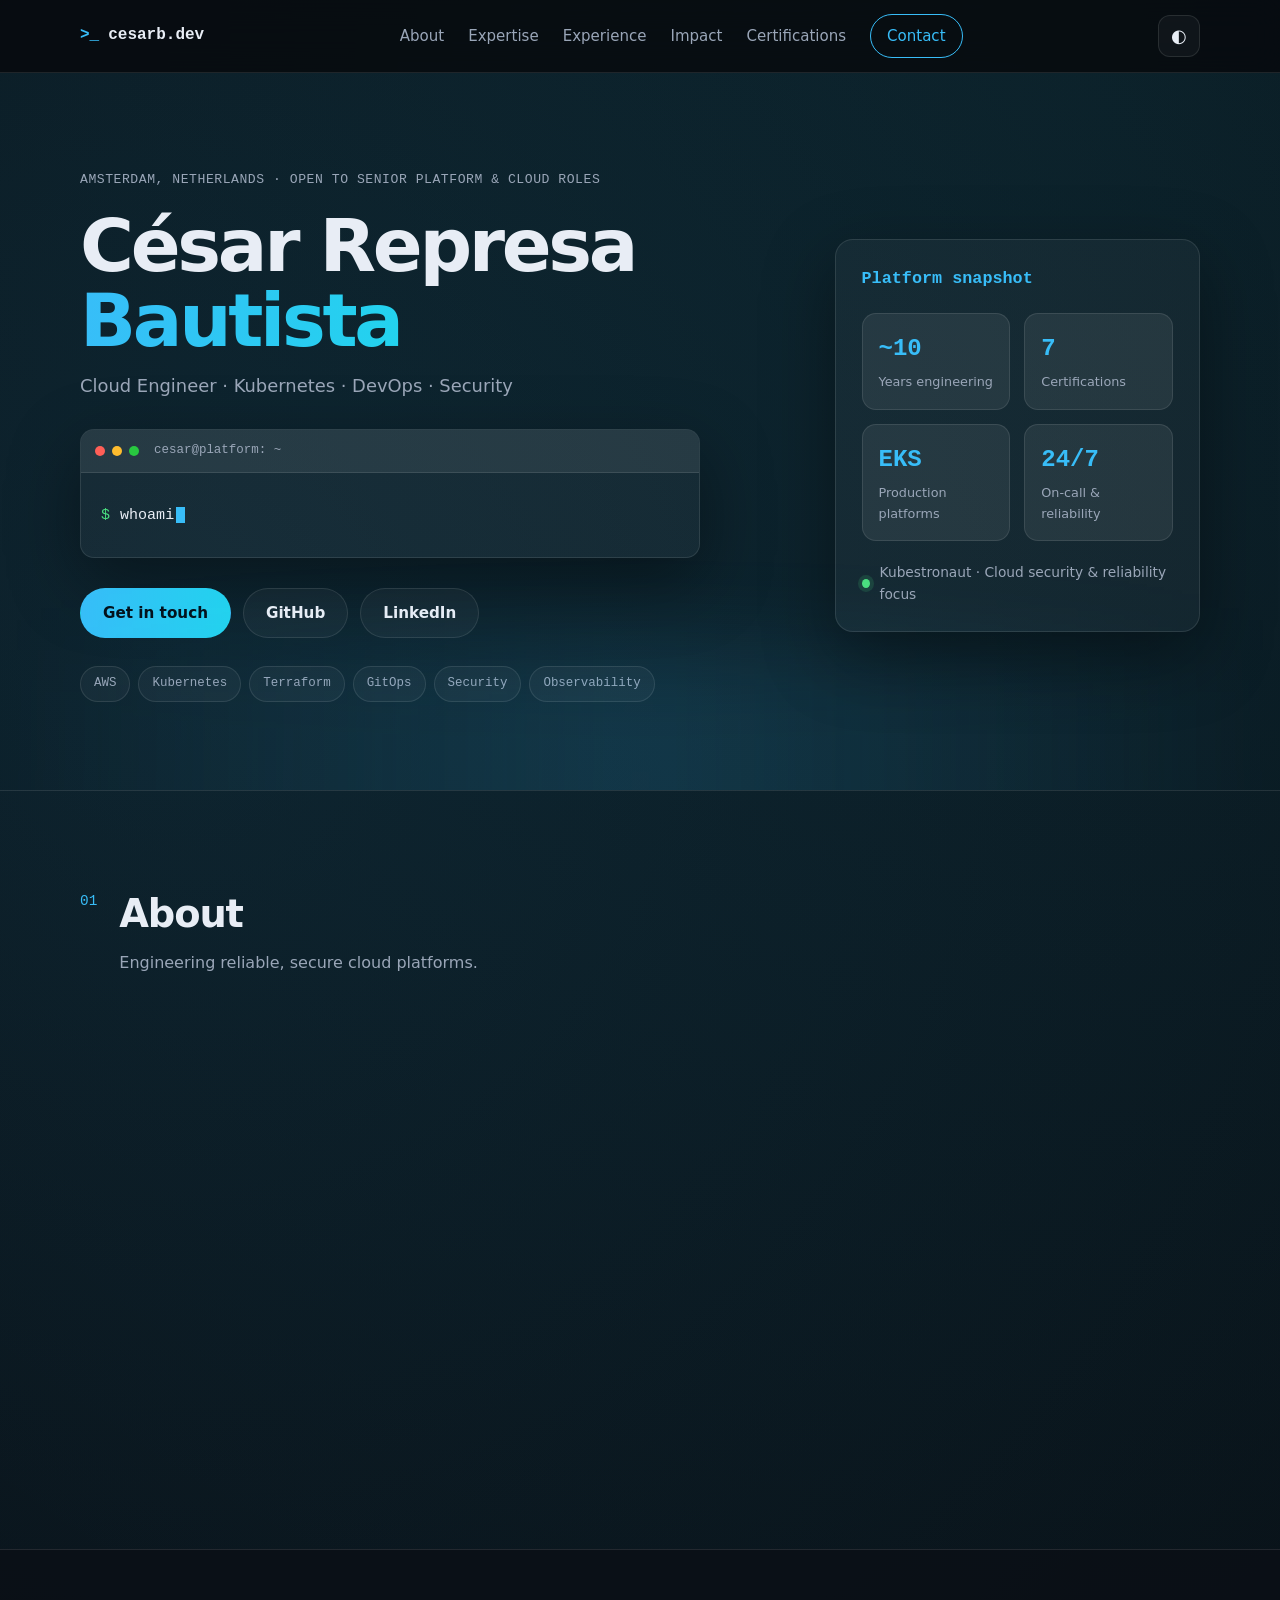
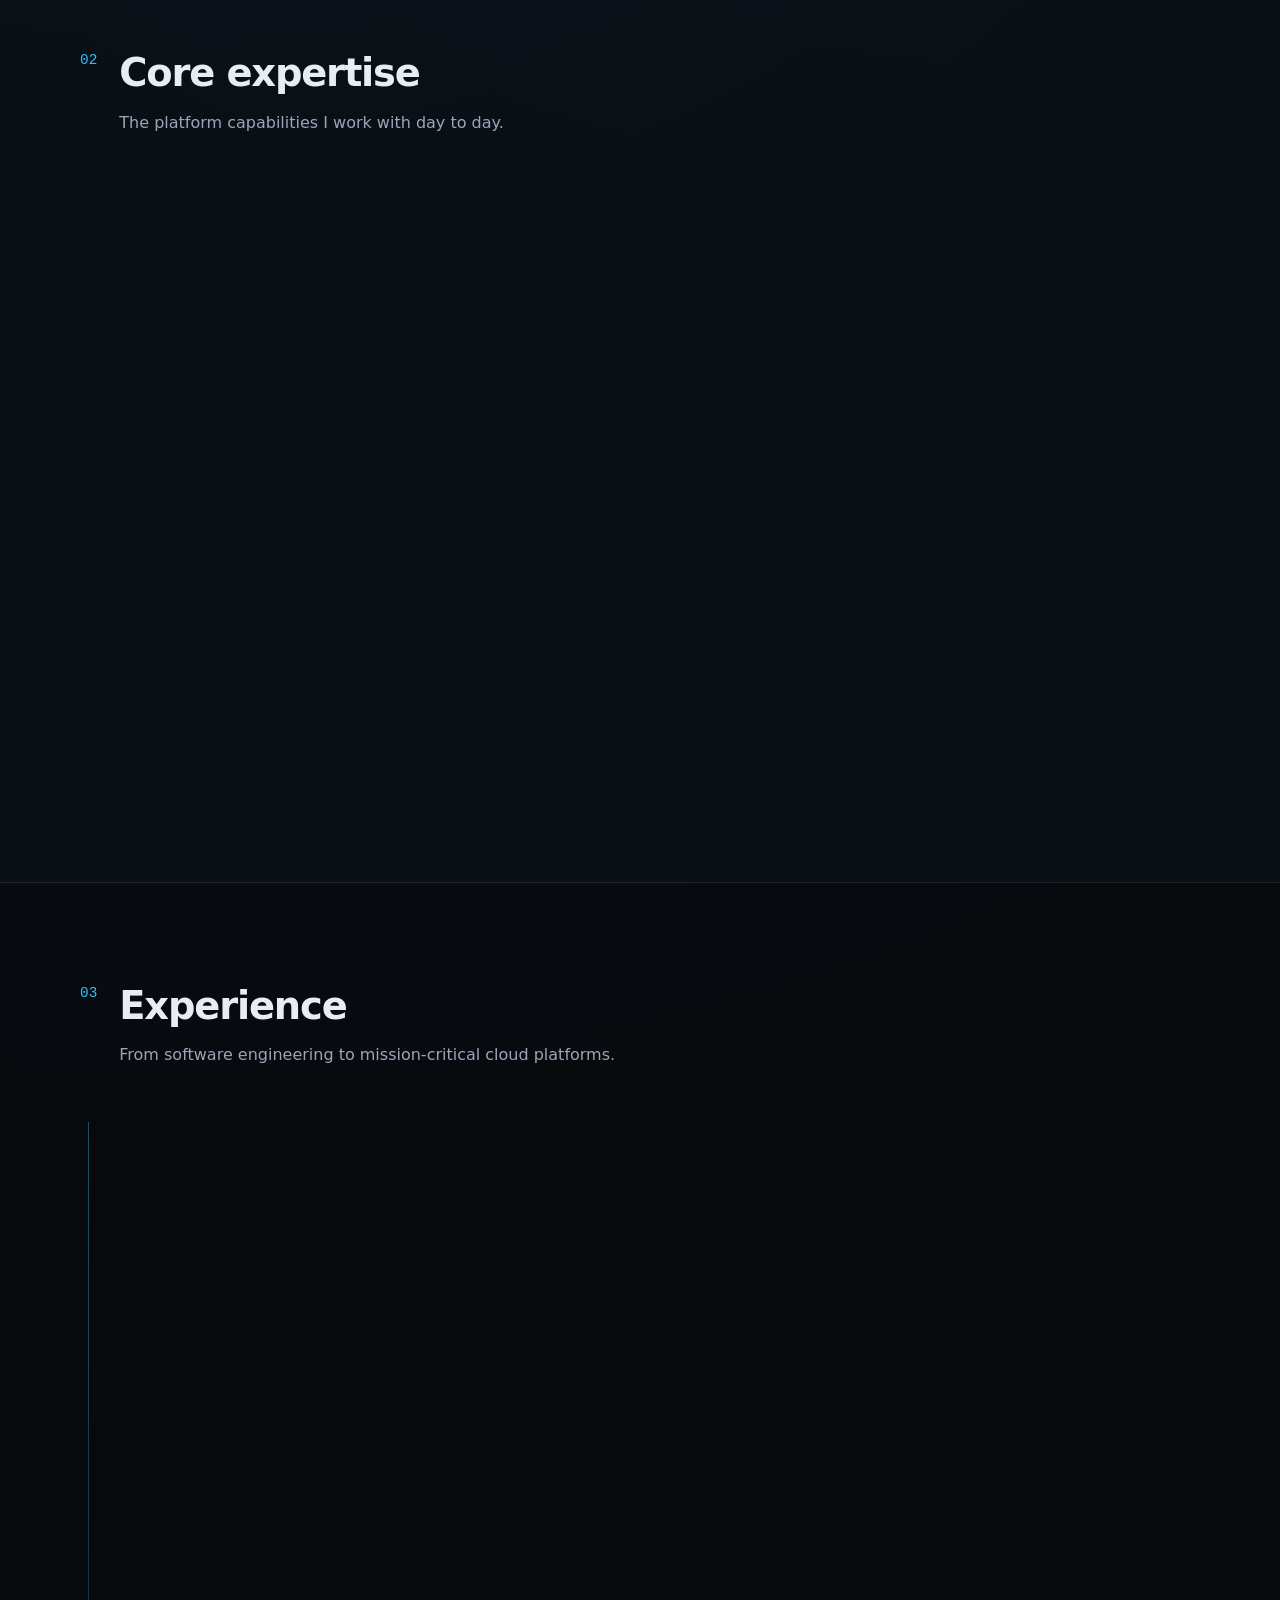
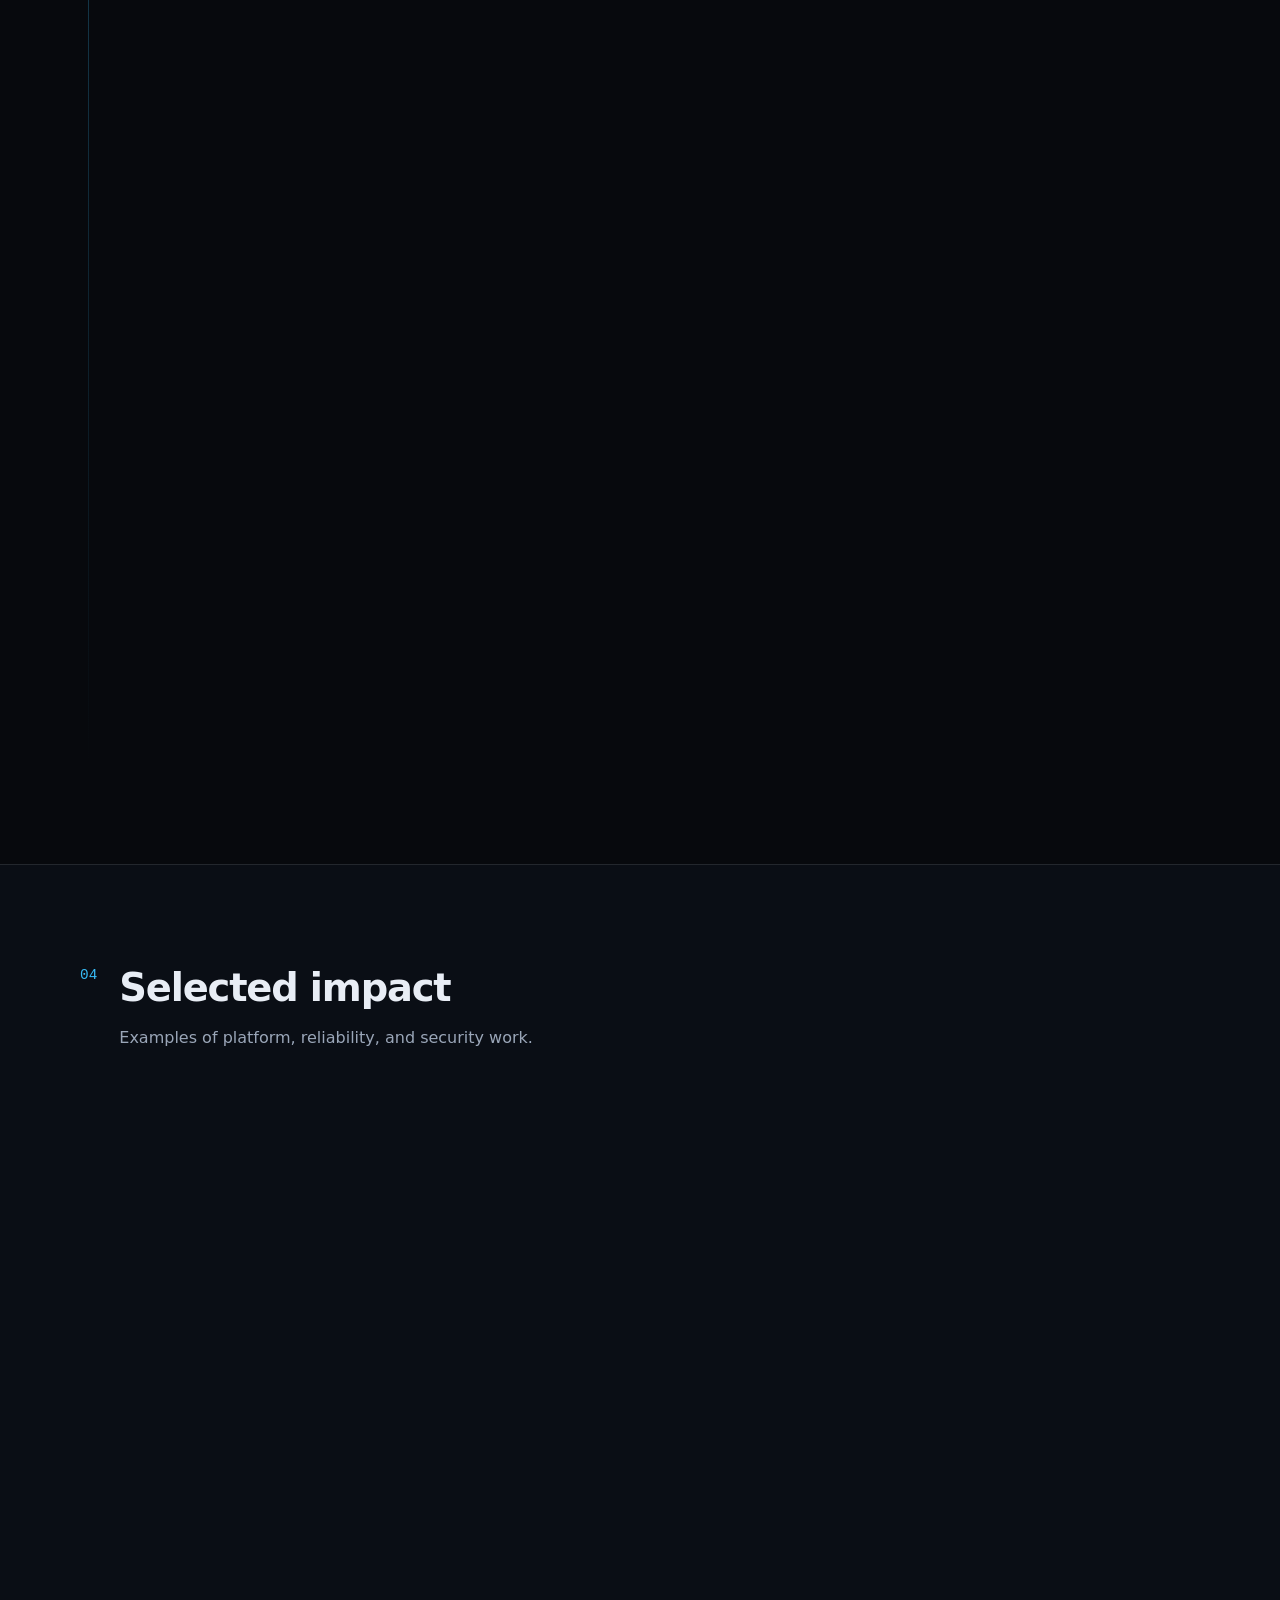
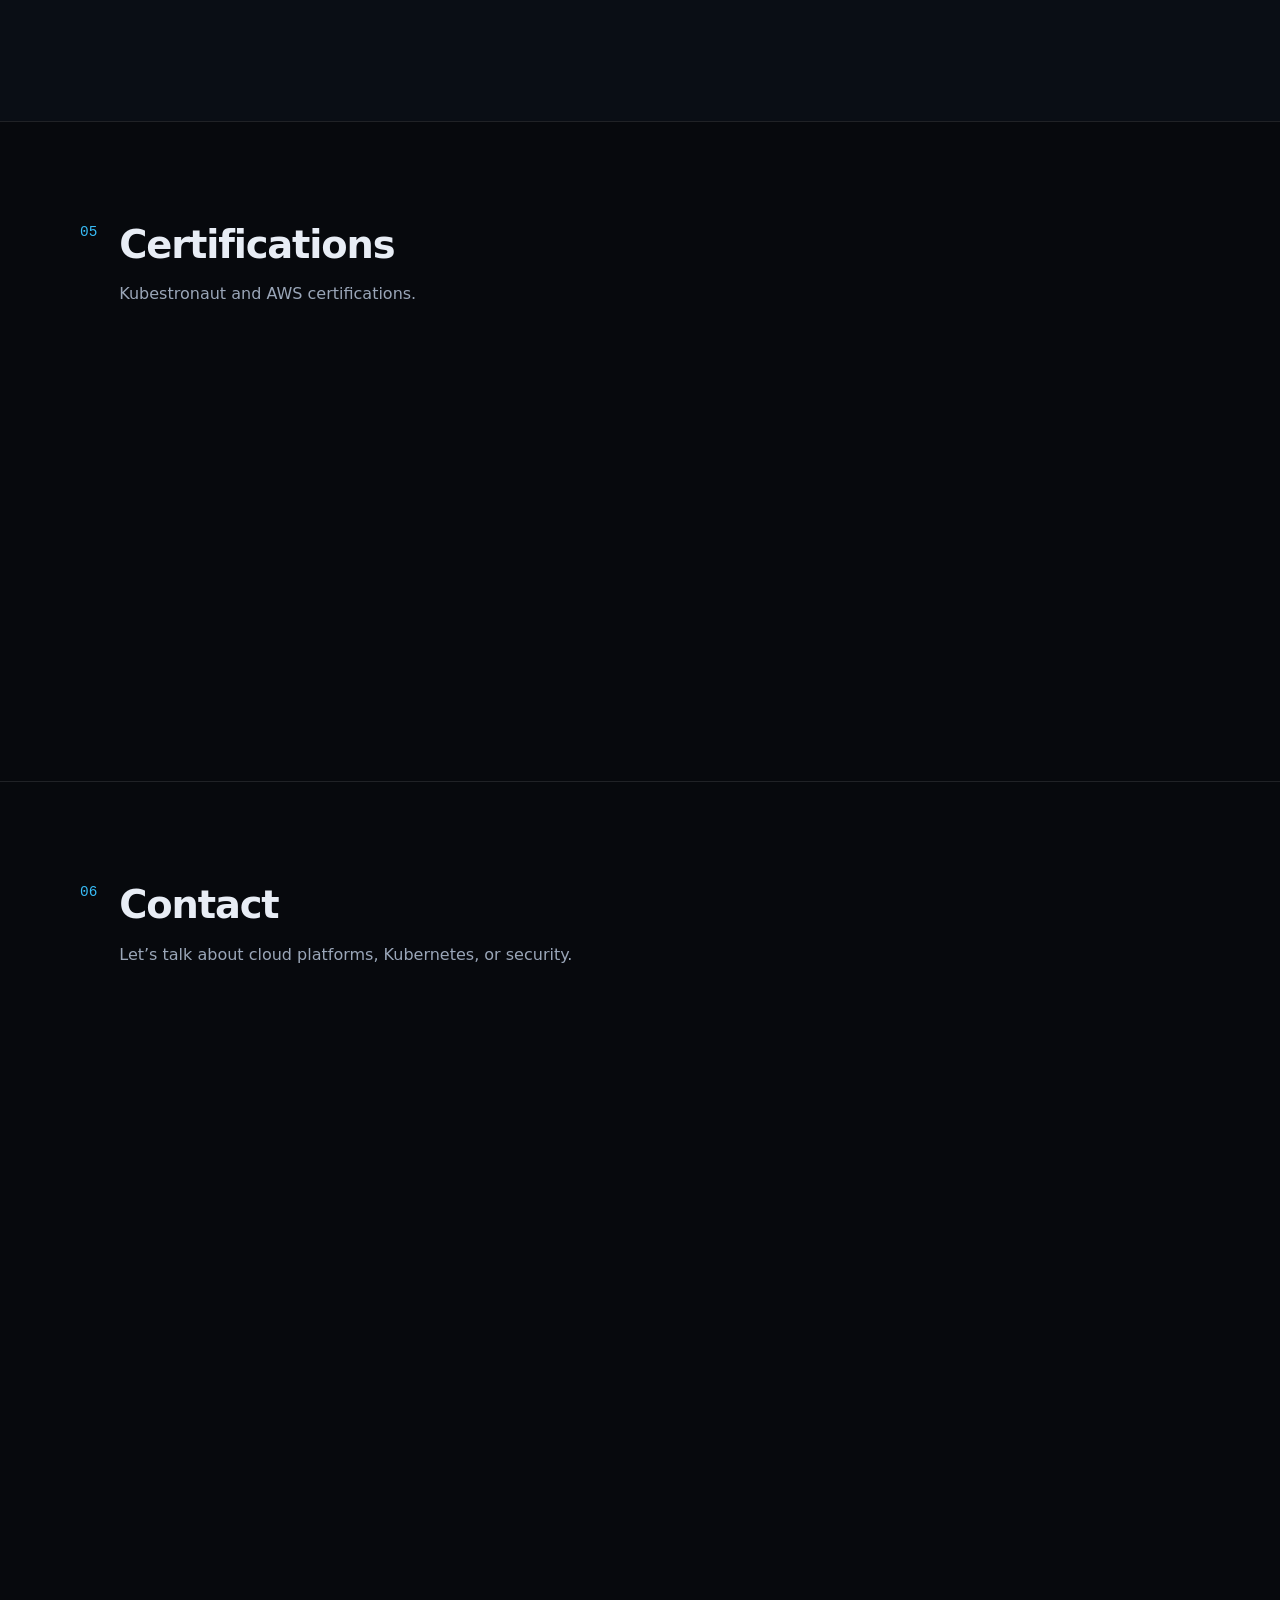
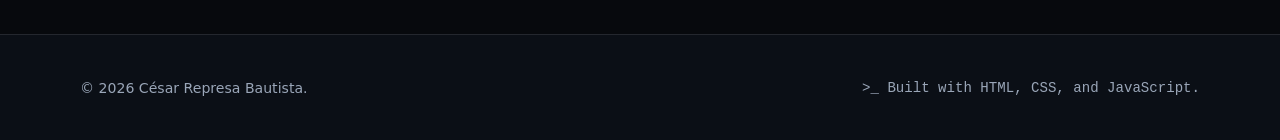
==== commit 96dba8c8: "improvements" ====
--- a/index.html
+++ b/index.html
@@ -1,6 +1,22 @@
 <!DOCTYPE html>
 <html lang="en">
 <head>
+  <meta http-equiv="Content-Security-Policy" content="default-src 'self'; img-src 'self' data:; base-uri 'none'; form-action 'none'">
+  <link rel="icon" href="./assets/favicon.svg" type="image/svg+xml">
+  <link rel="icon" href="./assets/favicon.ico" sizes="48x48">
+  <link rel="icon" href="./assets/favicon-32x32.png" sizes="32x32" type="image/png">
+  <link rel="apple-touch-icon" href="./assets/apple-touch-icon.png">
+  <link rel="manifest" href="./assets/site.webmanifest">
+  <meta name="theme-color" content="#07090d">
+
+  <link rel="canonical" href="https://cesarb.dev/">
+  <meta property="og:type" content="website">
+  <meta property="og:title" content="César Represa Bautista — Cloud Engineer · Kubernetes · DevOps · Security">
+  <meta property="og:description" content="Platform engineer specialising in AWS, Kubernetes, Terraform, GitOps, reliability and cloud security.">
+  <meta property="og:url" content="https://cesarb.dev/">
+<!--  <meta property="og:image" content="https://cesarb.dev/og-image.png">-->
+  <meta name="referrer" content="strict-origin-when-cross-origin">
+
   <meta charset="UTF-8" />
   <meta name="viewport" content="width=device-width, initial-scale=1.0" />
   <title>César Represa Bautista — Cloud Engineer · Kubernetes · DevOps · Security</title>
@@ -620,4 +636,4 @@
 
   <script src="script.js"></script>
 </body>
-</html>+</html>
--- a/style.css
+++ b/style.css
@@ -1,3 +1,6 @@
+.js .reveal { opacity: 0; transform: translateY(24px); transition: opacity .65s ease, transform .65s ease; }
+.js .reveal.visible { opacity: 1; transform: none; }
+
 :root {
   --bg: #07090d;
   --bg-alt: #0b0f16;
@@ -925,4 +928,4 @@
     opacity: 1;
     transform: none;
   }
-}+}
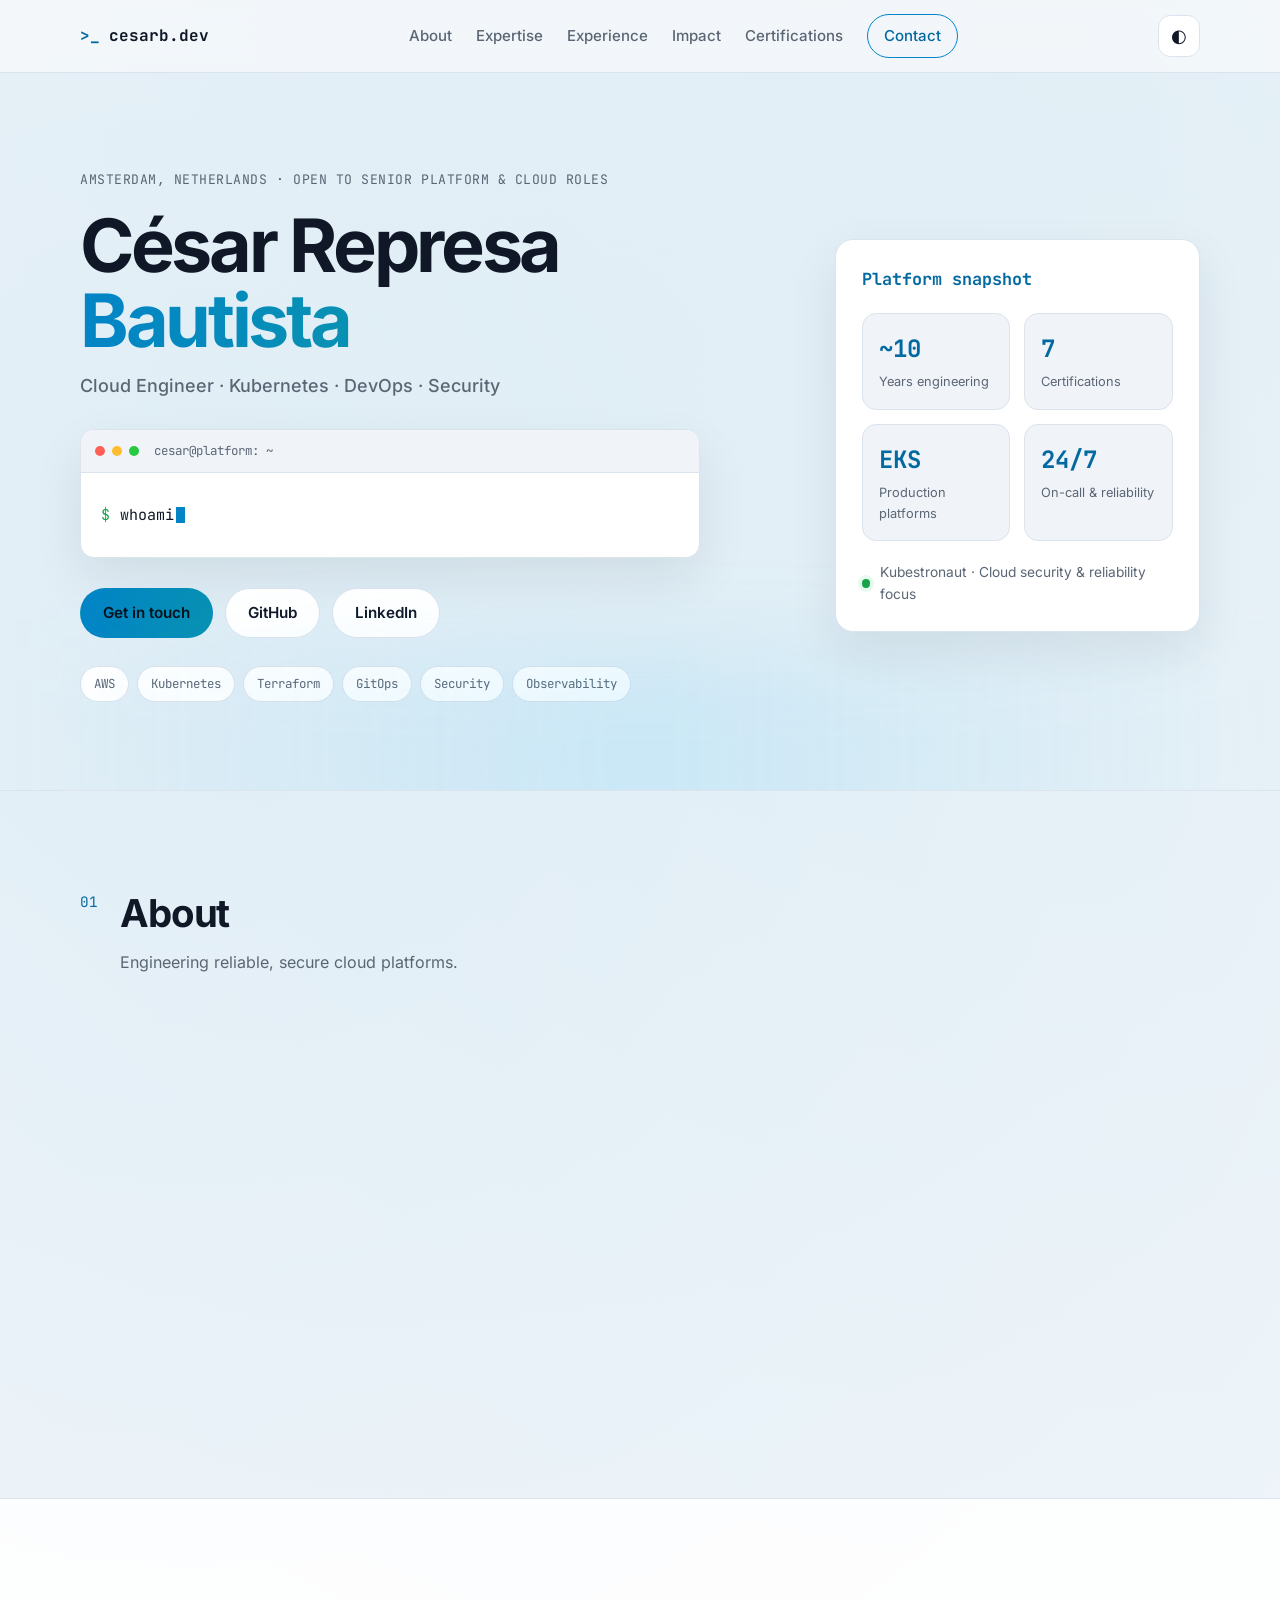
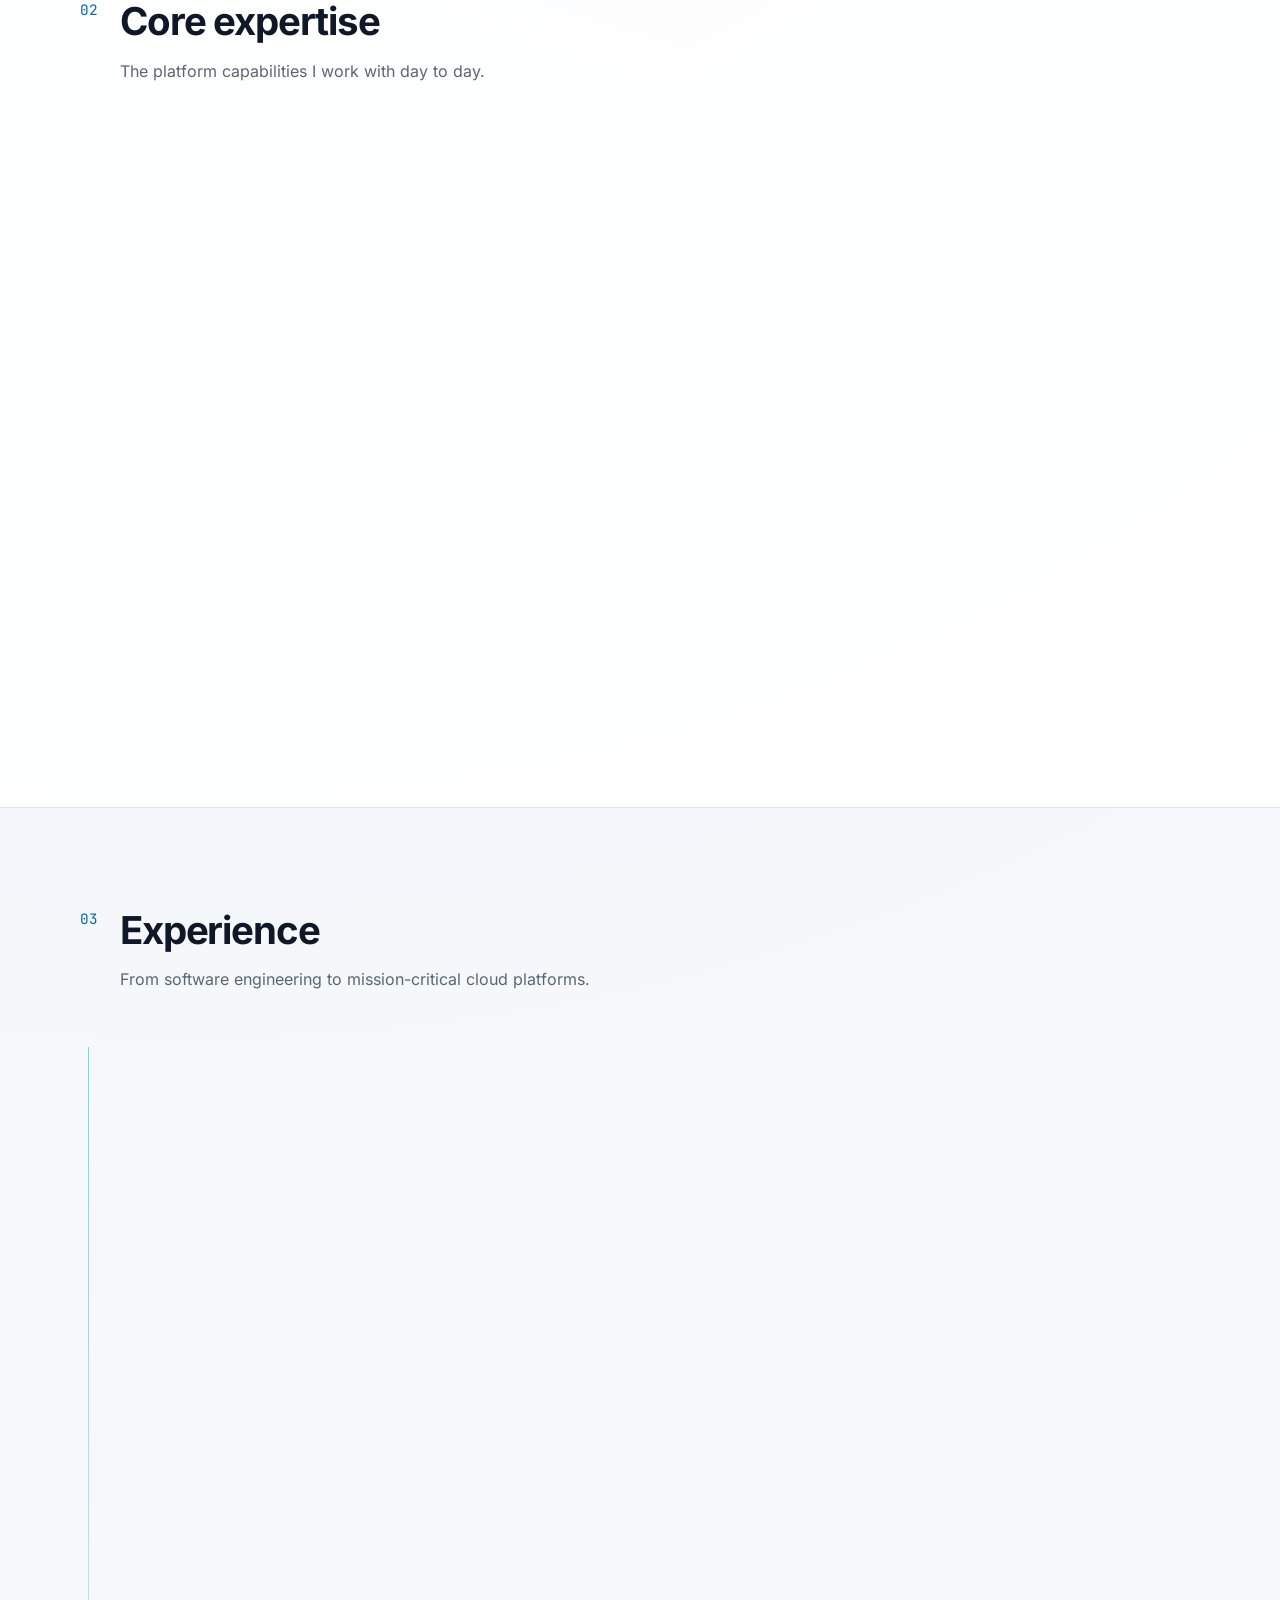
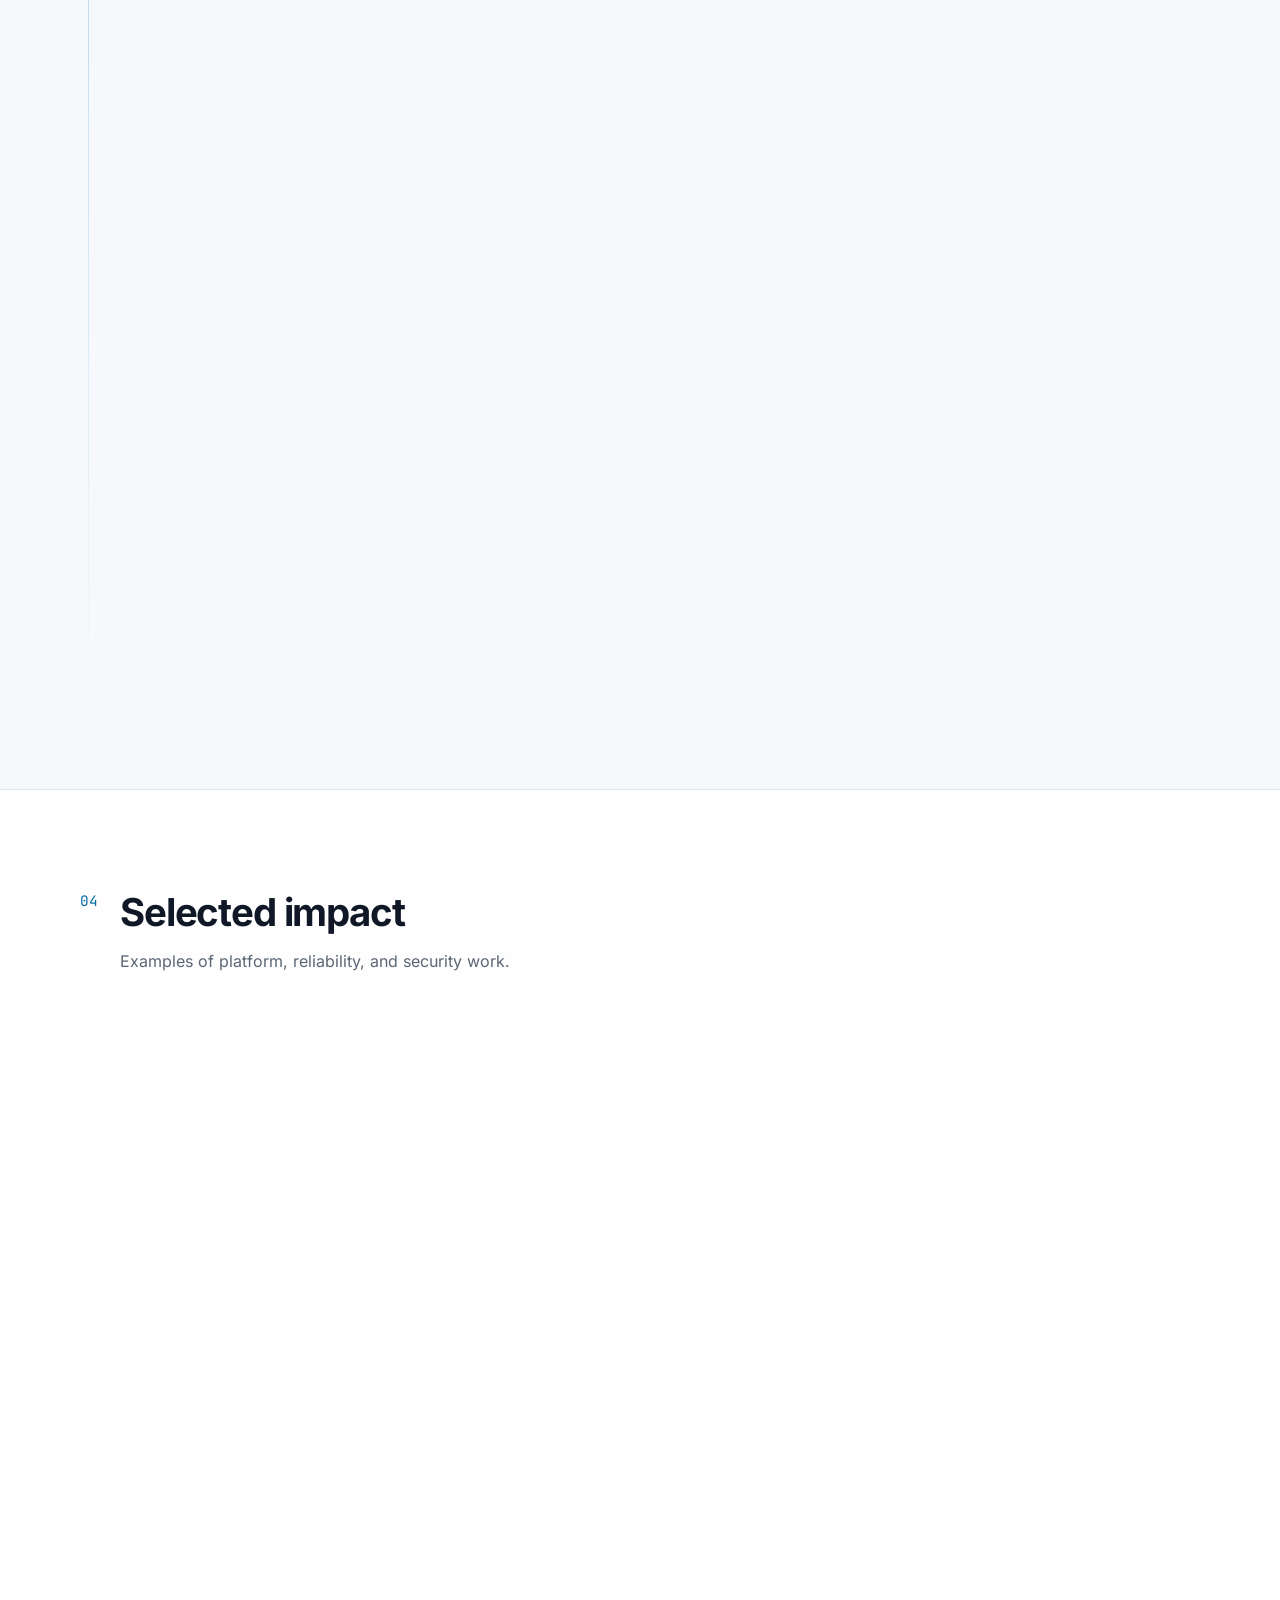
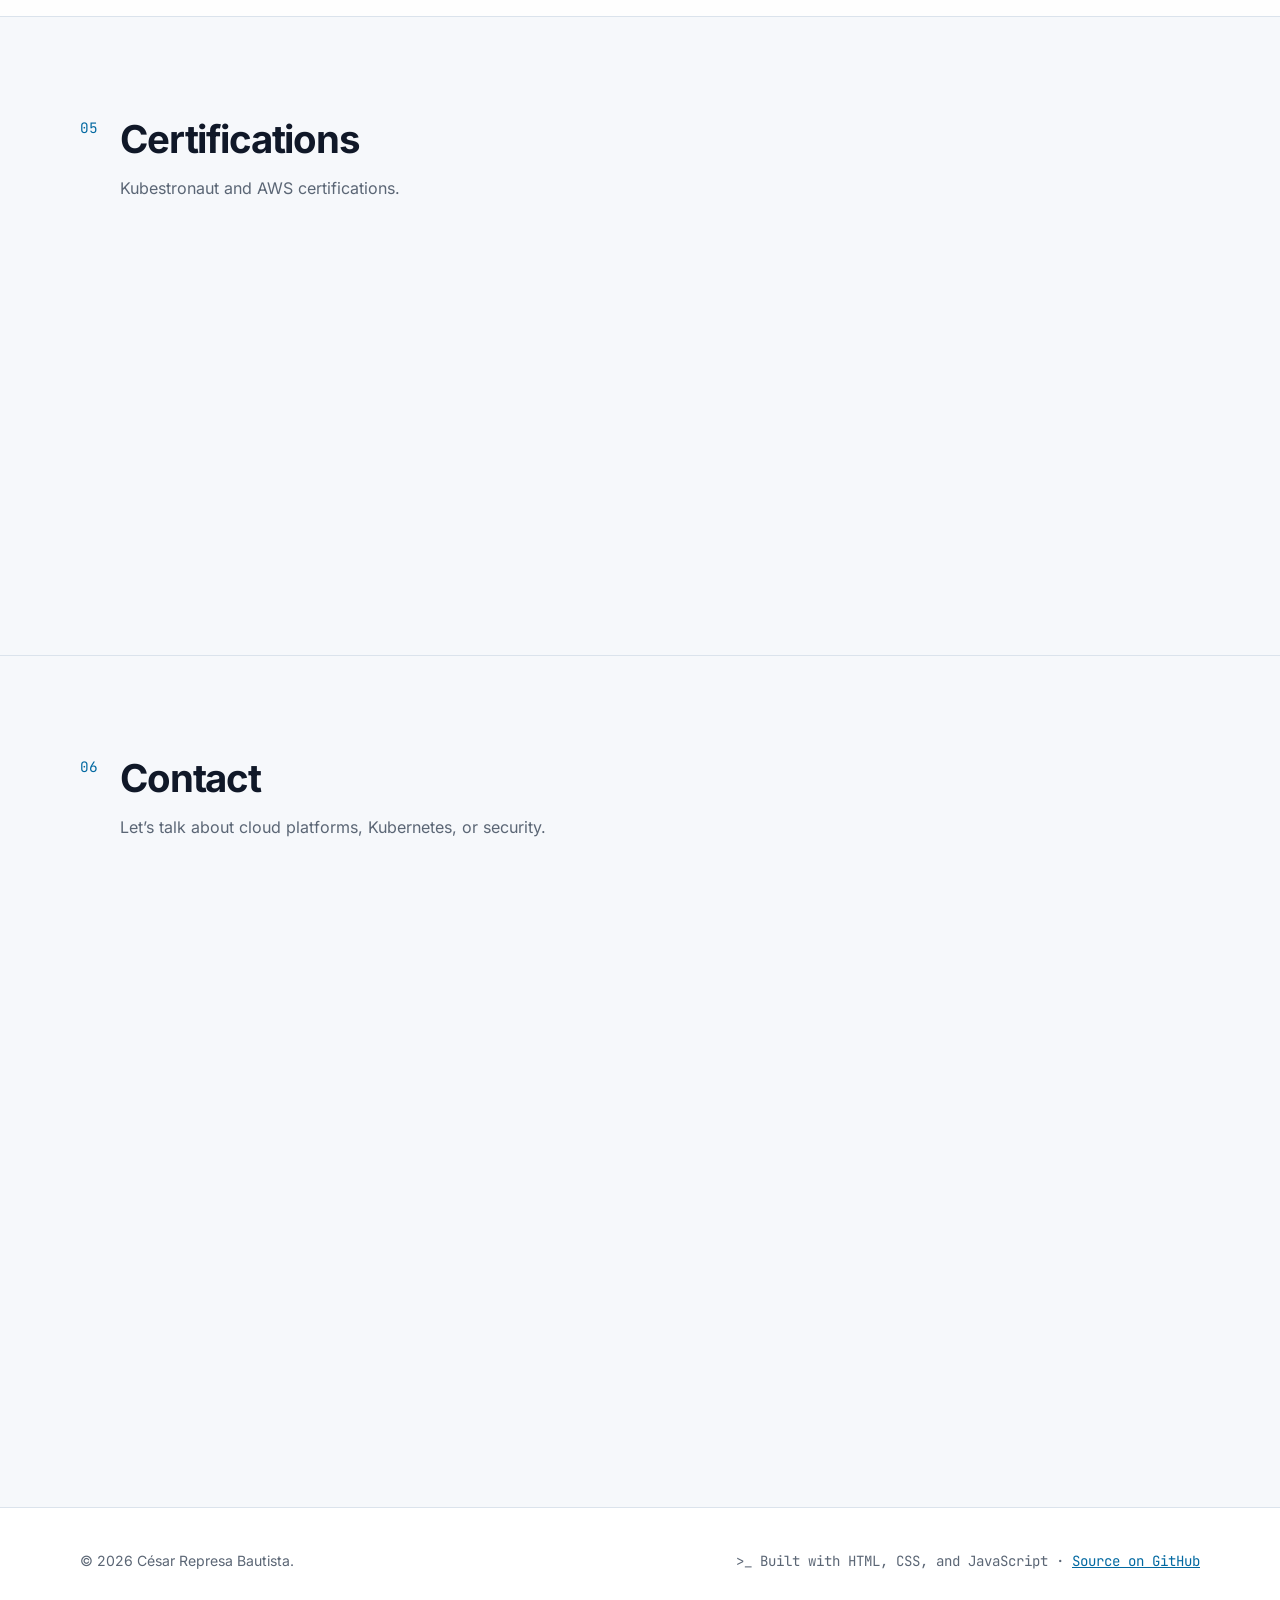
==== commit f7e07fad: "improvements II" ====
--- a/index.html
+++ b/index.html
@@ -1,36 +1,70 @@
 <!DOCTYPE html>
 <html lang="en">
 <head>
-  <meta http-equiv="Content-Security-Policy" content="default-src 'self'; img-src 'self' data:; base-uri 'none'; form-action 'none'">
-  <link rel="icon" href="./assets/favicon.svg" type="image/svg+xml">
-  <link rel="icon" href="./assets/favicon.ico" sizes="48x48">
-  <link rel="icon" href="./assets/favicon-32x32.png" sizes="32x32" type="image/png">
-  <link rel="apple-touch-icon" href="./assets/apple-touch-icon.png">
-  <link rel="manifest" href="./assets/site.webmanifest">
-  <meta name="theme-color" content="#07090d">
-
-  <link rel="canonical" href="https://cesarb.dev/">
-  <meta property="og:type" content="website">
-  <meta property="og:title" content="César Represa Bautista — Cloud Engineer · Kubernetes · DevOps · Security">
-  <meta property="og:description" content="Platform engineer specialising in AWS, Kubernetes, Terraform, GitOps, reliability and cloud security.">
-  <meta property="og:url" content="https://cesarb.dev/">
-<!--  <meta property="og:image" content="https://cesarb.dev/og-image.png">-->
-  <meta name="referrer" content="strict-origin-when-cross-origin">
-
   <meta charset="UTF-8" />
   <meta name="viewport" content="width=device-width, initial-scale=1.0" />
-  <title>César Represa Bautista — Cloud Engineer · Kubernetes · DevOps · Security</title>
+  <meta
+    http-equiv="Content-Security-Policy"
+    content="default-src 'self'; img-src 'self' data:; object-src 'none'; base-uri 'none'; form-action 'none'"
+  />
+
+  <title>César Represa Bautista — Platform &amp; Cloud Engineer</title>
   <meta
     name="description"
     content="César Represa Bautista is a platform engineer specialising in AWS, Kubernetes, Terraform, GitOps, reliability, and cloud security."
   />
-  <link rel="preconnect" href="https://fonts.googleapis.com" />
-  <link rel="preconnect" href="https://fonts.gstatic.com" crossorigin />
-  <link
-    href="https://fonts.googleapis.com/css2?family=Inter:wght@400;500;600;700&family=JetBrains+Mono:wght@400;500;700&display=swap"
-    rel="stylesheet"
-  />
-  <link rel="stylesheet" href="style.css" />
+  <link rel="canonical" href="https://cesarb.dev/" />
+  <meta name="referrer" content="strict-origin-when-cross-origin" />
+  <meta name="color-scheme" content="dark light" />
+  <meta name="theme-color" content="#07090d" />
+
+  <!-- Open Graph / Twitter -->
+  <meta property="og:type" content="website" />
+  <meta property="og:site_name" content="cesarb.dev" />
+  <meta property="og:title" content="César Represa Bautista — Cloud Engineer · Kubernetes · DevOps · Security" />
+  <meta property="og:description" content="Platform engineer specialising in AWS, Kubernetes, Terraform, GitOps, reliability and cloud security." />
+  <meta property="og:url" content="https://cesarb.dev/" />
+  <meta property="og:image" content="https://cesarb.dev/assets/img/og-image.png" />
+  <meta property="og:image:width" content="1200" />
+  <meta property="og:image:height" content="630" />
+  <meta property="og:image:alt" content="César Represa Bautista — Cloud Engineer · Kubernetes · DevOps · Security" />
+  <meta name="twitter:card" content="summary_large_image" />
+
+  <!-- Icons -->
+  <link rel="icon" href="assets/icons/favicon.svg" type="image/svg+xml" />
+  <link rel="icon" href="favicon.ico" sizes="48x48" />
+  <link rel="icon" href="assets/icons/favicon-32x32.png" sizes="32x32" type="image/png" />
+  <link rel="apple-touch-icon" href="assets/icons/apple-touch-icon.png" />
+  <link rel="manifest" href="site.webmanifest" />
+
+  <!-- Applies saved/OS theme before first paint and marks JS as available -->
+  <script src="assets/js/theme-init.js"></script>
+
+  <!-- Self-hosted fonts -->
+  <link rel="preload" href="assets/fonts/inter-latin-wght-normal.woff2" as="font" type="font/woff2" crossorigin />
+  <link rel="preload" href="assets/fonts/jetbrains-mono-latin-wght-normal.woff2" as="font" type="font/woff2" crossorigin />
+  <link rel="stylesheet" href="assets/css/style.css" />
+  <script src="assets/js/script.js" defer></script>
+
+  <script type="application/ld+json">
+    {
+      "@context": "https://schema.org",
+      "@type": "Person",
+      "name": "César Represa Bautista",
+      "url": "https://cesarb.dev/",
+      "jobTitle": "Platform Engineer",
+      "description": "Platform engineer specialising in AWS, Kubernetes, Terraform, GitOps, reliability and cloud security.",
+      "address": {
+        "@type": "PostalAddress",
+        "addressLocality": "Amsterdam",
+        "addressCountry": "NL"
+      },
+      "sameAs": [
+        "https://github.com/cesarb1392",
+        "https://www.linkedin.com/in/cesar-represa-bautista"
+      ]
+    }
+  </script>
 </head>
 <body>
   <a class="skip-link" href="#main">Skip to content</a>
@@ -53,15 +87,16 @@
 
       <div class="header-actions">
         <button
+          type="button"
           class="theme-toggle"
           id="theme-toggle"
-          aria-label="Toggle dark and light theme"
-          aria-pressed="true"
+          aria-label="Switch to light theme"
         >
           <span class="theme-icon" aria-hidden="true">◐</span>
         </button>
 
         <button
+          type="button"
           class="menu-toggle"
           id="menu-toggle"
           aria-label="Toggle navigation menu"
@@ -80,7 +115,7 @@
     <section class="hero" id="hero">
       <div class="container hero-grid">
         <div class="hero-content">
-          <p class="eyebrow">Amsterdam, Netherlands · Open to senior platform & cloud roles</p>
+          <p class="eyebrow">Amsterdam, Netherlands · Open to senior platform &amp; cloud roles</p>
 
           <h1>
             César Represa<br />
@@ -91,7 +126,7 @@
             Cloud Engineer · Kubernetes · DevOps · Security
           </p>
 
-          <div class="terminal" aria-label="Introduction">
+          <div class="terminal" role="group" aria-label="Introduction">
             <div class="terminal-bar">
               <span></span><span></span><span></span>
               <span class="terminal-title">cesar@platform: ~</span>
@@ -99,7 +134,7 @@
             <div class="terminal-body">
               <p>
                 <span class="prompt">$</span>
-                <span id="typed-text"></span><span class="cursor" aria-hidden="true"></span>
+                <span id="typed-text">Building reliable AWS &amp; Kubernetes platforms.</span><span class="cursor" aria-hidden="true"></span>
               </p>
             </div>
           </div>
@@ -124,7 +159,7 @@
             </a>
           </div>
 
-          <ul class="hero-badges" aria-label="Core technologies">
+          <ul class="hero-badges">
             <li>AWS</li>
             <li>Kubernetes</li>
             <li>Terraform</li>
@@ -153,13 +188,13 @@
               </div>
               <div class="stat">
                 <span class="stat-value">24/7</span>
-                <span class="stat-label">On-call & reliability</span>
+                <span class="stat-label">On-call &amp; reliability</span>
               </div>
             </div>
 
             <div class="status-row">
               <span class="status-dot" aria-hidden="true"></span>
-              <span>Kubestronaut · Cloud security & reliability focus</span>
+              <span>Kubestronaut · Cloud security &amp; reliability focus</span>
             </div>
           </div>
         </aside>
@@ -212,7 +247,7 @@
             </div>
             <div class="fact">
               <span>Currently</span>
-              <strong>Mission Critical Engineer & Security Lead</strong>
+              <strong>Mission Critical Engineer &amp; Security Lead</strong>
             </div>
           </div>
         </div>
@@ -231,7 +266,7 @@
 
         <div class="capability-grid">
           <article class="capability-card reveal">
-            <h3>Kubernetes & platform</h3>
+            <h3>Kubernetes &amp; platform</h3>
             <p>
               Production EKS platforms, cluster upgrades, autoscaling, networking, ingress,
               policy as code, and operator development.
@@ -248,7 +283,7 @@
           </article>
 
           <article class="capability-card reveal">
-            <h3>Cloud & infrastructure as code</h3>
+            <h3>Cloud &amp; infrastructure as code</h3>
             <p>
               AWS account governance, hybrid networking, reusable modules, drift detection, and
               automated infrastructure delivery.
@@ -265,7 +300,7 @@
           </article>
 
           <article class="capability-card reveal">
-            <h3>GitOps & delivery</h3>
+            <h3>GitOps &amp; delivery</h3>
             <p>
               CI/CD pipelines, GitOps workflows, automated dependency management, and release
               strategy for infrastructure as code.
@@ -282,7 +317,7 @@
           </article>
 
           <article class="capability-card reveal">
-            <h3>Security & compliance</h3>
+            <h3>Security &amp; compliance</h3>
             <p>
               Cloud security posture, IAM, threat detection, vulnerability remediation, audit
               readiness, and security reporting.
@@ -292,14 +327,14 @@
               <li>GuardDuty</li>
               <li>Rapid7</li>
               <li>Security Hub</li>
-              <li>Okta & OIDC</li>
+              <li>Okta &amp; OIDC</li>
               <li>ISO 27001</li>
               <li>SOC 2</li>
             </ul>
           </article>
 
           <article class="capability-card reveal">
-            <h3>Reliability & operations</h3>
+            <h3>Reliability &amp; operations</h3>
             <p>
               SLOs, incident management, disaster recovery, backup validation, break-glass
               procedures, and post-incident learning.
@@ -315,7 +350,7 @@
           </article>
 
           <article class="capability-card reveal">
-            <h3>Observability & development</h3>
+            <h3>Observability &amp; development</h3>
             <p>
               Monitoring, logging, tracing, and service development using modern cloud-native and
               application tooling.
@@ -351,7 +386,7 @@
               <span class="timeline-date">Sep 2023 — Present</span>
               <span class="timeline-location">Schiphol-Rijk, Netherlands</span>
             </div>
-            <h3>Mission Critical Engineer & Security Lead</h3>
+            <h3>Mission Critical Engineer &amp; Security Lead</h3>
             <p class="company">Schuberg Philis</p>
             <p>
               Building and operating EKS-based platforms with Karpenter, Cilium, Envoy Gateway,
@@ -382,7 +417,7 @@
               <span class="timeline-date">May 2020 — Aug 2023</span>
               <span class="timeline-location">Amsterdam, Netherlands</span>
             </div>
-            <h3>Cloud & Software Engineer</h3>
+            <h3>Cloud &amp; Software Engineer</h3>
             <p class="company">VanMoof</p>
             <p>
               Administered EKS clusters end to end and standardised infrastructure with Terraform,
@@ -414,7 +449,7 @@
               <span class="timeline-location">Amsterdam, Netherlands</span>
             </div>
             <h3>Software Engineer</h3>
-            <p class="company">Plek & ILUMY Digital Innovation</p>
+            <p class="company">Plek &amp; ILUMY Digital Innovation</p>
             <p>
               Worked across the full development lifecycle on web platforms, desktop applications,
               and interactive digital products.
@@ -476,7 +511,7 @@
 
           <article class="impact-card reveal">
             <span class="impact-tag">Security</span>
-            <h3>AWS & EKS security leadership</h3>
+            <h3>AWS &amp; EKS security leadership</h3>
             <p>
               Owned security posture across AWS, Okta, Security Hub, CVE remediation, and audit
               readiness for internal and ISO 27001 audits.
@@ -608,7 +643,7 @@
               <strong>cesar-represa-bautista</strong>
             </a>
 
-            <button class="btn btn-primary copy-email" data-email="contact@cesarb.dev">
+            <button type="button" class="btn btn-primary copy-email" data-email="contact@cesarb.dev">
               Copy email address
             </button>
           </div>
@@ -629,11 +664,13 @@
 
   <footer class="site-footer">
     <div class="container footer-inner">
-      <p>© <span id="year"></span> César Represa Bautista.</p>
-      <p class="footer-terminal">&gt;_ Built with HTML, CSS, and JavaScript.</p>
+      <p>© <span id="year">2026</span> César Represa Bautista.</p>
+      <p class="footer-terminal">
+        &gt;_ Built with HTML, CSS, and JavaScript ·
+        <a href="https://github.com/cesarb1392" target="_blank" rel="noopener noreferrer">Source on GitHub</a>
+      </p>
     </div>
   </footer>
 
-  <script src="script.js"></script>
 </body>
 </html>
--- a/assets/css/style.css
+++ b/assets/css/style.css
@@ -0,0 +1,1062 @@
+@font-face {
+  font-family: "Inter";
+  font-style: normal;
+  font-weight: 100 900;
+  font-display: swap;
+  src: url("../fonts/inter-latin-wght-normal.woff2") format("woff2-variations");
+}
+
+@font-face {
+  font-family: "JetBrains Mono";
+  font-style: normal;
+  font-weight: 100 800;
+  font-display: swap;
+  src: url("../fonts/jetbrains-mono-latin-wght-normal.woff2") format("woff2-variations");
+}
+
+:root {
+  --bg: #07090d;
+  --bg-alt: #0b0f16;
+  --surface: rgba(255, 255, 255, 0.04);
+  --surface-strong: rgba(255, 255, 255, 0.07);
+  --border: rgba(255, 255, 255, 0.1);
+  --text: #e8edf5;
+  --muted: #9aa6b8;
+  --accent: #38bdf8;
+  --accent-2: #22d3ee;
+  --accent-text: #38bdf8;
+  --success: #4ade80;
+  --shadow: 0 24px 70px rgba(0, 0, 0, 0.38);
+  --radius: 18px;
+  --font-sans: "Inter", system-ui, -apple-system, BlinkMacSystemFont, sans-serif;
+  --font-mono: "JetBrains Mono", ui-monospace, SFMono-Regular, Menlo, monospace;
+}
+
+html.light {
+  --bg: #f6f8fb;
+  --bg-alt: #ffffff;
+  --surface: #ffffff;
+  --surface-strong: #f0f4f9;
+  --border: #dbe3ec;
+  --text: #101828;
+  --muted: #5b6675;
+  --accent: #0284c7;
+  --accent-2: #0891b2;
+  --accent-text: #0369a1;
+  --success: #16a34a;
+  --shadow: 0 20px 50px rgba(15, 23, 42, 0.08);
+}
+
+* {
+  box-sizing: border-box;
+}
+
+html {
+  scroll-behavior: smooth;
+  scroll-padding-top: 88px;
+}
+
+body {
+  margin: 0;
+  background:
+    radial-gradient(circle at 15% 10%, rgba(56, 189, 248, 0.12), transparent 35%),
+    radial-gradient(circle at 85% 0%, rgba(34, 211, 238, 0.08), transparent 30%),
+    var(--bg);
+  color: var(--text);
+  font-family: var(--font-sans);
+  line-height: 1.6;
+  -webkit-font-smoothing: antialiased;
+}
+
+html.light body {
+  background:
+    radial-gradient(circle at 15% 10%, rgba(2, 132, 199, 0.07), transparent 35%),
+    radial-gradient(circle at 85% 0%, rgba(8, 145, 178, 0.05), transparent 30%),
+    var(--bg);
+}
+
+.container {
+  width: min(1120px, calc(100% - 40px));
+  margin-inline: auto;
+}
+
+.skip-link {
+  position: absolute;
+  left: -9999px;
+  z-index: 100;
+  padding: 12px 18px;
+  background: var(--accent);
+  color: #04121c;
+  border-radius: 8px;
+}
+
+:focus-visible {
+  outline: 2px solid var(--accent-text);
+  outline-offset: 3px;
+}
+
+.skip-link:focus {
+  left: 20px;
+  top: 20px;
+}
+
+/* Header */
+
+.site-header {
+  position: sticky;
+  top: 0;
+  z-index: 50;
+  backdrop-filter: blur(16px);
+  background: color-mix(in srgb, var(--bg) 82%, transparent);
+  border-bottom: 1px solid var(--border);
+}
+
+.header-inner {
+  display: flex;
+  align-items: center;
+  justify-content: space-between;
+  gap: 20px;
+  min-height: 72px;
+}
+
+.brand {
+  display: inline-flex;
+  align-items: center;
+  gap: 9px;
+  color: var(--text);
+  font-family: var(--font-mono);
+  font-weight: 700;
+  text-decoration: none;
+}
+
+.brand-prompt {
+  color: var(--accent-text);
+}
+
+.site-nav {
+  display: flex;
+  align-items: center;
+  gap: 24px;
+}
+
+.site-nav a {
+  color: var(--muted);
+  text-decoration: none;
+  font-size: 0.94rem;
+  font-weight: 500;
+  transition: color 0.2s ease;
+}
+
+.site-nav a:hover,
+.site-nav a:focus-visible {
+  color: var(--text);
+}
+
+.site-nav .nav-cta {
+  padding: 9px 16px;
+  border: 1px solid var(--accent);
+  border-radius: 999px;
+  color: var(--accent-text);
+}
+
+.site-nav .nav-cta:hover,
+.site-nav .nav-cta:focus-visible {
+  color: var(--accent-text);
+}
+
+.header-actions {
+  display: flex;
+  align-items: center;
+  gap: 10px;
+}
+
+.theme-toggle,
+.menu-toggle {
+  display: inline-flex;
+  align-items: center;
+  justify-content: center;
+  width: 42px;
+  height: 42px;
+  border: 1px solid var(--border);
+  border-radius: 12px;
+  background: var(--surface);
+  color: var(--text);
+  cursor: pointer;
+  transition: border-color 0.2s ease, transform 0.2s ease;
+}
+
+.theme-toggle:hover,
+.menu-toggle:hover {
+  border-color: var(--accent-text);
+  transform: translateY(-1px);
+}
+
+.theme-icon {
+  font-size: 1.1rem;
+}
+
+.menu-toggle {
+  display: none;
+  flex-direction: column;
+  gap: 5px;
+}
+
+.menu-toggle span {
+  display: block;
+  width: 18px;
+  height: 2px;
+  background: currentColor;
+  border-radius: 2px;
+}
+
+/* Hero */
+
+.hero {
+  position: relative;
+  padding: 96px 0 88px;
+  overflow: hidden;
+}
+
+.hero::after {
+  content: "";
+  position: absolute;
+  inset: auto 0 -180px 0;
+  height: 320px;
+  background: linear-gradient(90deg, transparent, rgba(56, 189, 248, 0.14), transparent);
+  filter: blur(45px);
+  pointer-events: none;
+}
+
+.hero-grid {
+  display: grid;
+  grid-template-columns: minmax(0, 1.45fr) minmax(280px, 0.75fr);
+  gap: 48px;
+  align-items: center;
+}
+
+.eyebrow {
+  margin: 0 0 18px;
+  color: var(--muted);
+  font-family: var(--font-mono);
+  font-size: 0.82rem;
+  letter-spacing: 0.04em;
+  text-transform: uppercase;
+}
+
+h1 {
+  margin: 0 0 14px;
+  font-size: clamp(2.7rem, 6vw, 4.6rem);
+  line-height: 1.02;
+  letter-spacing: -0.045em;
+}
+
+.gradient-text {
+  background: linear-gradient(100deg, var(--accent), var(--accent-2));
+  -webkit-background-clip: text;
+  background-clip: text;
+  color: transparent;
+}
+
+.hero-role {
+  margin: 0 0 28px;
+  color: var(--muted);
+  font-size: 1.12rem;
+  font-weight: 500;
+}
+
+.terminal {
+  max-width: 620px;
+  margin-bottom: 30px;
+  overflow: hidden;
+  border: 1px solid var(--border);
+  border-radius: 14px;
+  background: var(--surface);
+  box-shadow: var(--shadow);
+}
+
+.terminal-bar {
+  display: flex;
+  align-items: center;
+  gap: 7px;
+  padding: 11px 14px;
+  border-bottom: 1px solid var(--border);
+  background: var(--surface-strong);
+}
+
+.terminal-bar span:first-child,
+.terminal-bar span:nth-child(2),
+.terminal-bar span:nth-child(3) {
+  width: 10px;
+  height: 10px;
+  border-radius: 50%;
+  background: #ff5f57;
+}
+
+.terminal-bar span:nth-child(2) {
+  background: #febc2e;
+}
+
+.terminal-bar span:nth-child(3) {
+  background: #28c840;
+}
+
+.terminal-title {
+  margin-left: 8px;
+  color: var(--muted);
+  font-family: var(--font-mono);
+  font-size: 0.78rem;
+}
+
+.terminal-body {
+  display: flex;
+  align-items: center;
+  min-height: 84px;
+  padding: 20px;
+  font-family: var(--font-mono);
+  font-size: 0.94rem;
+}
+
+.terminal-body p {
+  display: flex;
+  align-items: center;
+  margin: 0;
+  width: 100%;
+  white-space: normal;
+  word-break: break-word;
+}
+
+.prompt {
+  flex-shrink: 0;
+  margin-right: 10px;
+  color: var(--success);
+}
+
+.cursor {
+  display: inline-block;
+  width: 9px;
+  height: 1.05em;
+  margin-left: 2px;
+  background: var(--accent);
+  animation: blink 1s steps(2, start) infinite;
+}
+
+@keyframes blink {
+  to {
+    visibility: hidden;
+  }
+}
+
+.hero-actions {
+  display: flex;
+  flex-wrap: wrap;
+  gap: 12px;
+  margin-bottom: 28px;
+}
+
+.btn {
+  display: inline-flex;
+  align-items: center;
+  justify-content: center;
+  padding: 12px 22px;
+  border-radius: 999px;
+  border: 1px solid transparent;
+  font-weight: 600;
+  font-size: 0.95rem;
+  text-decoration: none;
+  cursor: pointer;
+  transition: transform 0.2s ease, border-color 0.2s ease, background 0.2s ease;
+}
+
+.btn:hover {
+  transform: translateY(-2px);
+}
+
+.btn-primary {
+  background: linear-gradient(100deg, var(--accent), var(--accent-2));
+  color: #04121c;
+}
+
+.btn-ghost {
+  border-color: var(--border);
+  background: var(--surface);
+  color: var(--text);
+}
+
+.btn-ghost:hover {
+  border-color: var(--accent-text);
+}
+
+.hero-badges {
+  display: flex;
+  flex-wrap: wrap;
+  gap: 8px;
+  margin: 0;
+  padding: 0;
+  list-style: none;
+}
+
+.hero-badges li {
+  padding: 7px 13px;
+  border: 1px solid var(--border);
+  border-radius: 999px;
+  background: var(--surface);
+  color: var(--muted);
+  font-family: var(--font-mono);
+  font-size: 0.78rem;
+}
+
+.hero-panel {
+  position: relative;
+  z-index: 1;
+}
+
+.panel-card {
+  padding: 26px;
+  border: 1px solid var(--border);
+  border-radius: var(--radius);
+  background: var(--surface);
+  box-shadow: var(--shadow);
+}
+
+.panel-card h2 {
+  margin: 0 0 20px;
+  font-size: 1.05rem;
+  font-family: var(--font-mono);
+  color: var(--accent-text);
+}
+
+.stat-grid {
+  display: grid;
+  grid-template-columns: repeat(2, minmax(0, 1fr));
+  gap: 14px;
+}
+
+.stat {
+  padding: 16px;
+  border: 1px solid var(--border);
+  border-radius: 14px;
+  background: var(--surface-strong);
+}
+
+.stat-value {
+  display: block;
+  color: var(--accent-text);
+  font-family: var(--font-mono);
+  font-size: 1.5rem;
+  font-weight: 700;
+}
+
+.stat-label {
+  display: block;
+  margin-top: 4px;
+  color: var(--muted);
+  font-size: 0.8rem;
+}
+
+.status-row {
+  display: flex;
+  align-items: center;
+  gap: 10px;
+  margin-top: 20px;
+  color: var(--muted);
+  font-size: 0.86rem;
+}
+
+.status-dot {
+  width: 9px;
+  height: 9px;
+  border-radius: 50%;
+  background: var(--success);
+  box-shadow: 0 0 0 4px rgba(74, 222, 128, 0.14);
+}
+
+/* Sections */
+
+.section {
+  padding: 92px 0;
+  border-top: 1px solid var(--border);
+}
+
+.section-alt {
+  background: color-mix(in srgb, var(--bg-alt) 88%, transparent);
+}
+
+.section-heading {
+  display: flex;
+  gap: 22px;
+  align-items: flex-start;
+  margin-bottom: 46px;
+}
+
+.section-index {
+  color: var(--accent-text);
+  font-family: var(--font-mono);
+  font-size: 0.9rem;
+  padding-top: 7px;
+}
+
+.section-heading h2 {
+  margin: 0 0 6px;
+  font-size: clamp(1.8rem, 3.4vw, 2.4rem);
+  letter-spacing: -0.03em;
+}
+
+.section-heading p {
+  margin: 0;
+  color: var(--muted);
+}
+
+/* About */
+
+.about-grid {
+  display: grid;
+  grid-template-columns: minmax(0, 1.35fr) minmax(280px, 0.75fr);
+  gap: 40px;
+}
+
+.about-text p {
+  margin: 0 0 18px;
+  color: var(--muted);
+  font-size: 1.05rem;
+}
+
+.about-text p:first-child {
+  color: var(--text);
+  font-size: 1.18rem;
+}
+
+.about-facts {
+  display: grid;
+  gap: 12px;
+  align-content: start;
+}
+
+.fact {
+  padding: 18px;
+  border: 1px solid var(--border);
+  border-radius: 14px;
+  background: var(--surface);
+}
+
+.fact span {
+  display: block;
+  margin-bottom: 4px;
+  color: var(--muted);
+  font-family: var(--font-mono);
+  font-size: 0.76rem;
+  text-transform: uppercase;
+}
+
+.fact strong {
+  font-weight: 600;
+}
+
+/* Capabilities */
+
+.capability-grid {
+  display: grid;
+  grid-template-columns: repeat(3, minmax(0, 1fr));
+  gap: 18px;
+}
+
+.capability-card {
+  padding: 26px;
+  border: 1px solid var(--border);
+  border-radius: var(--radius);
+  background: var(--surface);
+  transition: transform 0.25s ease, border-color 0.25s ease, box-shadow 0.25s ease;
+}
+
+.capability-card:hover {
+  transform: translateY(-4px);
+  border-color: color-mix(in srgb, var(--accent) 55%, transparent);
+  box-shadow: var(--shadow);
+}
+
+.capability-card h3 {
+  margin: 0 0 10px;
+  font-size: 1.1rem;
+}
+
+.capability-card p {
+  margin: 0 0 18px;
+  color: var(--muted);
+  font-size: 0.94rem;
+}
+
+.capability-card ul {
+  display: flex;
+  flex-wrap: wrap;
+  gap: 7px;
+  margin: 0;
+  padding: 0;
+  list-style: none;
+}
+
+.capability-card li {
+  padding: 5px 10px;
+  border-radius: 999px;
+  background: var(--surface-strong);
+  color: var(--muted);
+  font-family: var(--font-mono);
+  font-size: 0.74rem;
+}
+
+/* Timeline */
+
+.timeline {
+  position: relative;
+  display: grid;
+  gap: 22px;
+}
+
+.timeline::before {
+  content: "";
+  position: absolute;
+  top: 8px;
+  bottom: 8px;
+  left: 8px;
+  width: 1px;
+  background: linear-gradient(var(--accent), transparent);
+  opacity: 0.4;
+}
+
+.timeline-item {
+  position: relative;
+  padding: 26px 28px 26px 38px;
+  border: 1px solid var(--border);
+  border-radius: var(--radius);
+  background: var(--surface);
+}
+
+.timeline-item::before {
+  content: "";
+  position: absolute;
+  top: 34px;
+  left: 3px;
+  width: 11px;
+  height: 11px;
+  border-radius: 50%;
+  background: var(--accent);
+  box-shadow: 0 0 0 5px color-mix(in srgb, var(--accent) 18%, transparent);
+}
+
+.timeline-meta {
+  display: flex;
+  flex-wrap: wrap;
+  gap: 12px;
+  margin-bottom: 10px;
+  color: var(--muted);
+  font-family: var(--font-mono);
+  font-size: 0.78rem;
+}
+
+.timeline-item h3 {
+  margin: 0 0 4px;
+  font-size: 1.25rem;
+}
+
+.company {
+  margin: 0 0 14px;
+  color: var(--accent-text);
+  font-weight: 600;
+}
+
+.timeline-item > p {
+  margin: 0 0 14px;
+  color: var(--muted);
+}
+
+.timeline-item ul {
+  margin: 0;
+  padding-left: 20px;
+  color: var(--muted);
+}
+
+.timeline-item li + li {
+  margin-top: 7px;
+}
+
+/* Impact */
+
+.impact-grid {
+  display: grid;
+  grid-template-columns: repeat(3, minmax(0, 1fr));
+  gap: 18px;
+}
+
+.impact-card {
+  padding: 26px;
+  border: 1px solid var(--border);
+  border-radius: var(--radius);
+  background: var(--surface);
+}
+
+.impact-tag {
+  display: inline-block;
+  margin-bottom: 14px;
+  padding: 5px 11px;
+  border-radius: 999px;
+  background: color-mix(in srgb, var(--accent) 16%, transparent);
+  color: var(--accent-text);
+  font-family: var(--font-mono);
+  font-size: 0.72rem;
+  text-transform: uppercase;
+}
+
+.impact-card h3 {
+  margin: 0 0 10px;
+  font-size: 1.08rem;
+}
+
+.impact-card p {
+  margin: 0;
+  color: var(--muted);
+  font-size: 0.94rem;
+}
+
+/* Certifications */
+
+.cert-grid {
+  display: grid;
+  grid-template-columns: repeat(4, minmax(0, 1fr));
+  gap: 16px;
+}
+
+.cert-card {
+  padding: 24px;
+  border: 1px solid var(--border);
+  border-radius: var(--radius);
+  background: var(--surface);
+}
+
+.cert-badge {
+  display: inline-flex;
+  align-items: center;
+  justify-content: center;
+  min-width: 62px;
+  margin-bottom: 16px;
+  padding: 7px 12px;
+  border-radius: 10px;
+  background: linear-gradient(100deg, var(--accent), var(--accent-2));
+  color: #04121c;
+  font-family: var(--font-mono);
+  font-weight: 700;
+}
+
+.cert-card h3 {
+  margin: 0;
+  font-size: 0.98rem;
+  line-height: 1.4;
+}
+
+/* Contact */
+
+.contact-section {
+  padding-bottom: 110px;
+}
+
+.contact-grid {
+  display: grid;
+  grid-template-columns: minmax(0, 1.2fr) minmax(260px, 0.7fr);
+  gap: 22px;
+}
+
+.contact-card,
+.contact-note {
+  padding: 30px;
+  border: 1px solid var(--border);
+  border-radius: var(--radius);
+  background: var(--surface);
+}
+
+.contact-card h3,
+.contact-note h3 {
+  margin: 0 0 12px;
+}
+
+.contact-card > p {
+  margin: 0 0 24px;
+  color: var(--muted);
+}
+
+.contact-link {
+  display: flex;
+  flex-direction: column;
+  gap: 3px;
+  margin-bottom: 12px;
+  padding: 15px 18px;
+  border: 1px solid var(--border);
+  border-radius: 14px;
+  background: var(--surface-strong);
+  color: var(--text);
+  text-decoration: none;
+  transition: border-color 0.2s ease, transform 0.2s ease;
+}
+
+.contact-link:hover {
+  border-color: var(--accent-text);
+  transform: translateY(-2px);
+}
+
+.contact-link span {
+  color: var(--muted);
+  font-family: var(--font-mono);
+  font-size: 0.74rem;
+  text-transform: uppercase;
+}
+
+.contact-link strong {
+  font-weight: 600;
+}
+
+.copy-email {
+  width: 100%;
+  margin-top: 14px;
+}
+
+.contact-note ul {
+  margin: 0;
+  padding-left: 20px;
+  color: var(--muted);
+}
+
+.contact-note li + li {
+  margin-top: 8px;
+}
+
+/* Footer */
+
+.site-footer {
+  padding: 28px 0;
+  border-top: 1px solid var(--border);
+  background: var(--bg-alt);
+}
+
+.footer-inner {
+  display: flex;
+  align-items: center;
+  justify-content: space-between;
+  gap: 16px;
+  color: var(--muted);
+  font-size: 0.88rem;
+}
+
+.footer-terminal {
+  margin: 0;
+  font-family: var(--font-mono);
+}
+
+.footer-terminal a {
+  color: var(--accent-text);
+}
+
+/* 404 page */
+
+.not-found {
+  display: flex;
+  align-items: center;
+  min-height: 100vh;
+}
+
+.not-found-terminal {
+  width: 100%;
+}
+
+.not-found-body {
+  display: block;
+}
+
+.not-found-body p + p {
+  margin-top: 12px;
+}
+
+.not-found-body .not-found-action {
+  margin-top: 20px;
+}
+
+/* Reveal animation */
+
+.js .reveal {
+  opacity: 0;
+  transform: translateY(24px);
+  transition: opacity 0.65s ease, transform 0.65s ease;
+}
+
+.js .reveal.visible {
+  opacity: 1;
+  transform: translateY(0);
+}
+
+/* Responsive */
+
+@media (max-width: 980px) {
+  .hero-grid,
+  .about-grid,
+  .contact-grid {
+    grid-template-columns: 1fr;
+  }
+
+  .capability-grid,
+  .impact-grid {
+    grid-template-columns: repeat(2, minmax(0, 1fr));
+  }
+
+  .cert-grid {
+    grid-template-columns: repeat(2, minmax(0, 1fr));
+  }
+
+  .hero {
+    padding-top: 68px;
+  }
+}
+
+@media (max-width: 720px) {
+  .site-nav {
+    position: fixed;
+    inset: 72px 0 auto 0;
+    flex-direction: column;
+    align-items: stretch;
+    gap: 0;
+    padding: 12px 20px 20px;
+    background: var(--bg-alt);
+    border-bottom: 1px solid var(--border);
+    transform: translateY(-130%);
+    visibility: hidden;
+    transition: transform 0.28s ease, visibility 0s linear 0.28s;
+  }
+
+  .site-nav.open {
+    transform: translateY(0);
+    visibility: visible;
+    transition: transform 0.28s ease;
+  }
+
+  .site-nav a {
+    padding: 14px 0;
+    border-bottom: 1px solid var(--border);
+  }
+
+  .site-nav a:last-child {
+    border-bottom: 0;
+    margin-top: 12px;
+    text-align: center;
+  }
+
+  .menu-toggle {
+    display: inline-flex;
+  }
+
+  .capability-grid,
+  .impact-grid,
+  .cert-grid {
+    grid-template-columns: 1fr;
+  }
+
+  .section {
+    padding: 68px 0;
+  }
+
+  .section-heading {
+    flex-direction: column;
+    gap: 8px;
+  }
+
+  .footer-inner {
+    flex-direction: column;
+    text-align: center;
+  }
+}
+
+@media (prefers-reduced-motion: reduce) {
+  html {
+    scroll-behavior: auto;
+  }
+
+  *,
+  *::before,
+  *::after {
+    animation-duration: 0.01ms !important;
+    animation-iteration-count: 1 !important;
+    transition-duration: 0.01ms !important;
+  }
+
+  .js .reveal {
+    opacity: 1;
+    transform: none;
+  }
+}
+
+/* Print / save as PDF */
+
+@media print {
+  :root,
+  html.light {
+    --bg: #ffffff;
+    --bg-alt: #ffffff;
+    --surface: #ffffff;
+    --surface-strong: #ffffff;
+    --border: #cbd5e1;
+    --text: #000000;
+    --muted: #333333;
+    --accent: #0369a1;
+    --accent-2: #0369a1;
+    --accent-text: #0369a1;
+    --shadow: none;
+  }
+
+  body {
+    background: #ffffff;
+    font-size: 11pt;
+  }
+
+  .site-header,
+  .skip-link,
+  .terminal,
+  .hero-actions,
+  .copy-email,
+  .site-footer .footer-terminal,
+  .hero::after {
+    display: none !important;
+  }
+
+  .js .reveal {
+    opacity: 1 !important;
+    transform: none !important;
+  }
+
+  .hero {
+    padding: 0 0 24px;
+  }
+
+  .section {
+    padding: 28px 0;
+    background: #ffffff;
+  }
+
+  .timeline-item,
+  .impact-card,
+  .capability-card,
+  .cert-card,
+  .contact-card,
+  .contact-note {
+    break-inside: avoid;
+    box-shadow: none;
+  }
+
+  .gradient-text {
+    color: var(--accent-text);
+    background: none;
+  }
+
+  a[href^="http"]::after {
+    content: " (" attr(href) ")";
+    font-size: 0.8em;
+    color: #555555;
+  }
+
+  .contact-link::after,
+  .hero-badges::after {
+    content: none;
+  }
+}
